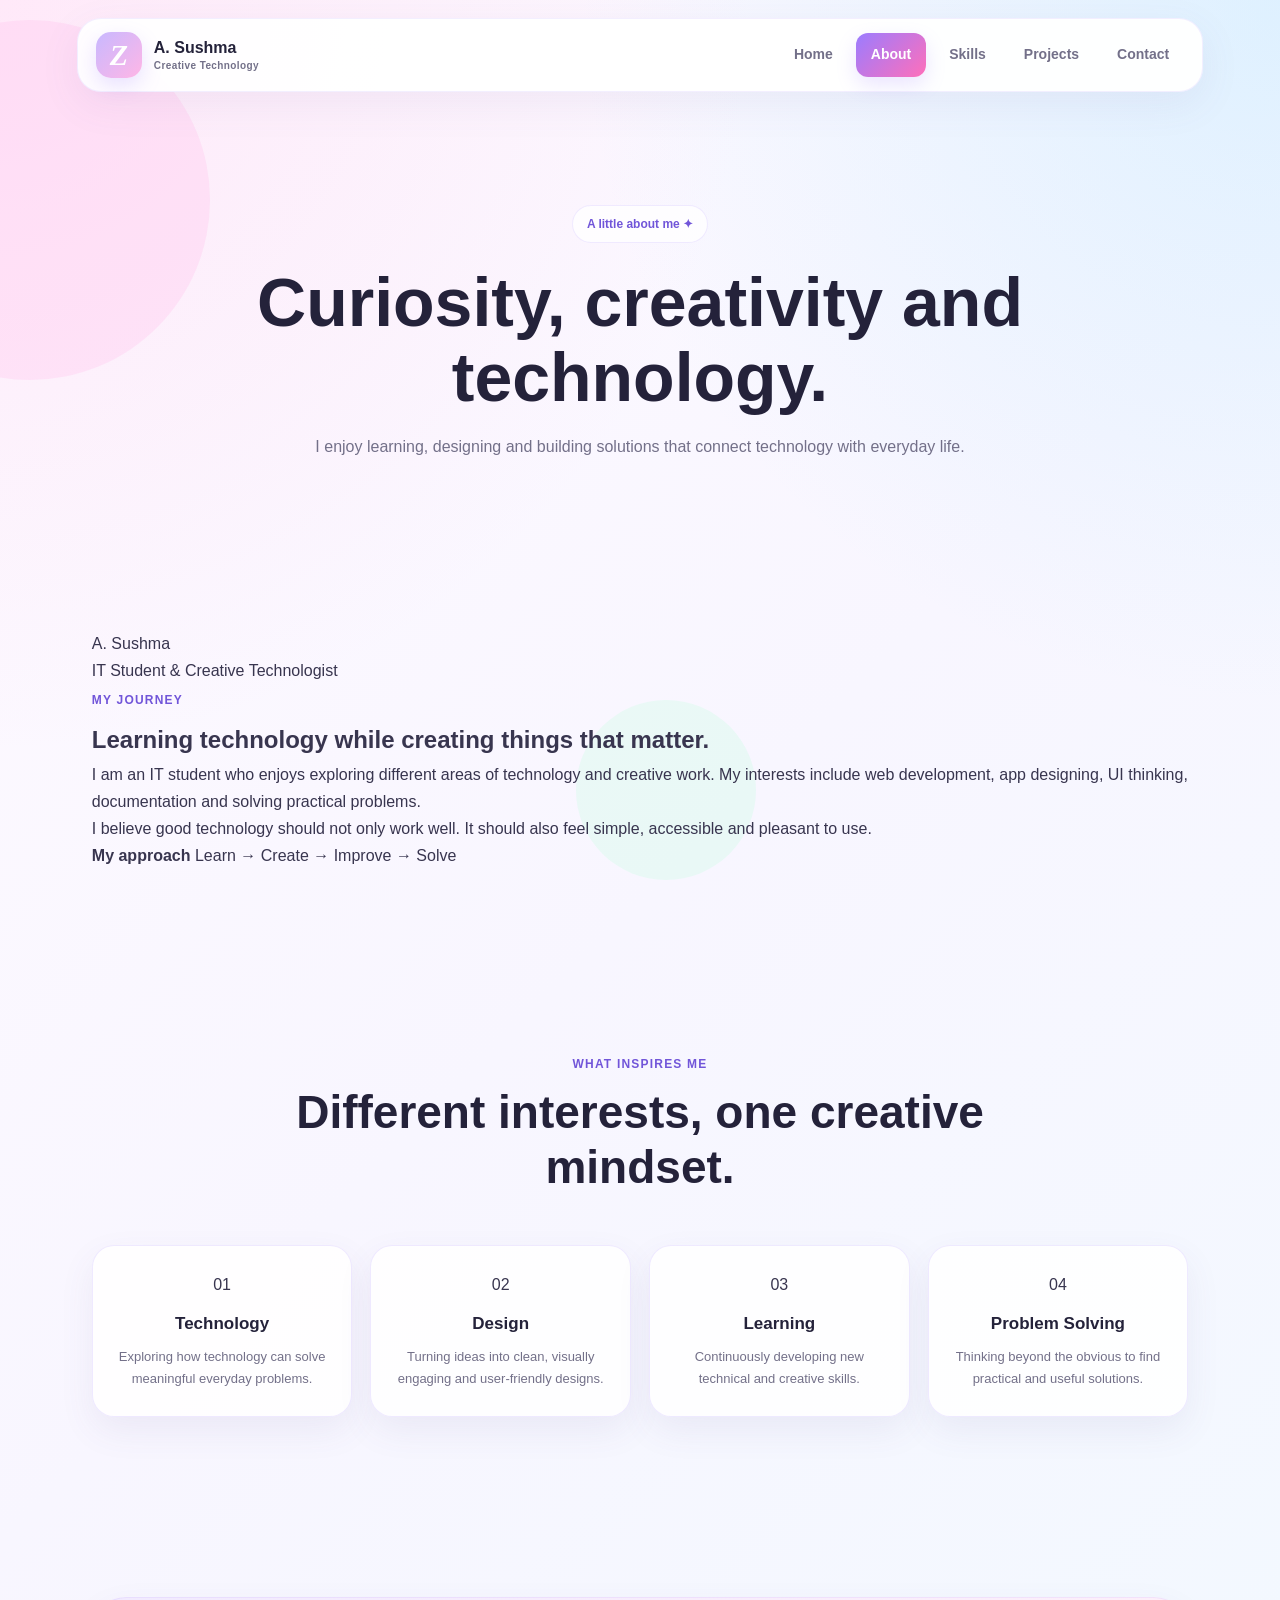
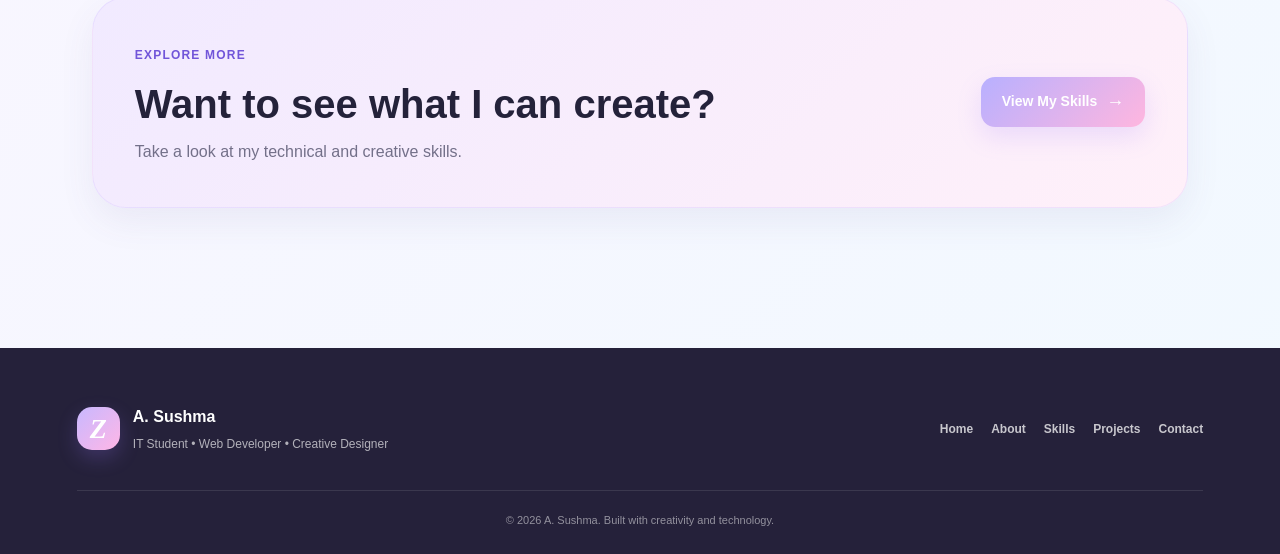
==== about.html @ d5dd9d85 "Add files via upload" ====
<!DOCTYPE html>
<html lang="en">

<head>
    <meta charset="UTF-8">
    <meta name="viewport" content="width=device-width, initial-scale=1.0">

    <meta
        name="description"
        content="About A. Sushma - IT Student, Web Developer and Creative Designer."
    >

    <title>About | A. Sushma</title>

    <link rel="stylesheet" href="css/style.css">
</head>

<body>

    <header class="site-header">

        <nav class="navbar">

            <a href="index.html" class="brand">
                <span class="brand-logo">Z</span>

                <span class="brand-text">
                    <strong>A. Sushma</strong>
                    <small>Creative Technology</small>
                </span>
            </a>

            <button
                class="menu-toggle"
                id="menuToggle"
                type="button"
                aria-label="Open navigation menu"
                aria-expanded="false"
            >
                <span></span>
                <span></span>
                <span></span>
            </button>

            <div class="nav-links" id="navLinks">
                <a href="index.html">Home</a>
                <a href="about.html" class="active">About</a>
                <a href="skills.html">Skills</a>
                <a href="projects.html">Projects</a>
                <a href="contact.html">Contact</a>
            </div>

        </nav>

    </header>


    <main>

        <section class="page-hero">

            <div class="background-shape shape-one"></div>
            <div class="background-shape shape-three"></div>

            <div class="page-hero-content reveal">

                <span class="eyebrow">
                    A little about me ✦
                </span>

                <h1>
                    Curiosity,
                    <span>creativity</span>
                    and technology.
                </h1>

                <p>
                    I enjoy learning, designing and building solutions
                    that connect technology with everyday life.
                </p>

            </div>

        </section>


        <section class="section">

            <div class="about-layout">

                <div class="about-image-card reveal-left">

                    <!-- Your actual profile image -->
                    <img
                        src="js/images/profile.jpeg"
                        alt="A. Sushma"
                        class="about-image"
                        onerror="this.style.display='none'; this.nextElementSibling.style.display='flex';"
                    >

                    <div class="about-fallback">
                        A. Sushma
                    </div>

                    <div class="about-image-label">
                        IT Student & Creative Technologist
                    </div>

                </div>


                <div class="about-content reveal-right">

                    <span class="section-tag">
                        My Journey
                    </span>

                    <h2>
                        Learning technology while creating things that matter.
                    </h2>

                    <p>
                        I am an IT student who enjoys exploring different
                        areas of technology and creative work. My interests
                        include web development, app designing, UI thinking,
                        documentation and solving practical problems.
                    </p>

                    <p>
                        I believe good technology should not only work well.
                        It should also feel simple, accessible and pleasant
                        to use.
                    </p>

                    <div class="about-highlight">

                        <strong>
                            My approach
                        </strong>

                        <span>
                            Learn → Create → Improve → Solve
                        </span>

                    </div>

                </div>

            </div>

        </section>


        <section class="section soft-section">

            <div class="section-heading reveal">

                <span class="section-tag">
                    What inspires me
                </span>

                <h2>
                    Different interests, one creative mindset.
                </h2>

            </div>


            <div class="interest-grid">

                <article class="interest-card reveal">

                    <span>01</span>

                    <h3>
                        Technology
                    </h3>

                    <p>
                        Exploring how technology can solve meaningful
                        everyday problems.
                    </p>

                </article>


                <article class="interest-card reveal">

                    <span>02</span>

                    <h3>
                        Design
                    </h3>

                    <p>
                        Turning ideas into clean, visually engaging
                        and user-friendly designs.
                    </p>

                </article>


                <article class="interest-card reveal">

                    <span>03</span>

                    <h3>
                        Learning
                    </h3>

                    <p>
                        Continuously developing new technical and
                        creative skills.
                    </p>

                </article>


                <article class="interest-card reveal">

                    <span>04</span>

                    <h3>
                        Problem Solving
                    </h3>

                    <p>
                        Thinking beyond the obvious to find practical
                        and useful solutions.
                    </p>

                </article>

            </div>

        </section>


        <section class="section">

            <div class="cta-card reveal">

                <div>

                    <span class="section-tag">
                        Explore more
                    </span>

                    <h2>
                        Want to see what I can create?
                    </h2>

                    <p>
                        Take a look at my technical and creative skills.
                    </p>

                </div>

                <a href="skills.html" class="primary-button">
                    View My Skills
                    <span>→</span>
                </a>

            </div>

        </section>

    </main>


    <footer class="site-footer">

        <div class="footer-content">

            <div class="footer-brand">

                <span class="brand-logo">
                    Z
                </span>

                <div>
                    <strong>
                        A. Sushma
                    </strong>

                    <p>
                        IT Student • Web Developer • Creative Designer
                    </p>
                </div>

            </div>

            <div class="footer-links">

                <a href="index.html">
                    Home
                </a>

                <a href="about.html">
                    About
                </a>

                <a href="skills.html">
                    Skills
                </a>

                <a href="projects.html">
                    Projects
                </a>

                <a href="contact.html">
                    Contact
                </a>

            </div>

        </div>


        <div class="footer-bottom">

            <p>
                © 2026 A. Sushma. Built with creativity and technology.
            </p>

        </div>

    </footer>


    <script src="js/script.js"></script>

</body>

</html>
---- css/style.css ----
/* =========================================================
   A. SUSHMA PORTFOLIO
   MAIN STYLESHEET
   ========================================================= */

:root {
    --bg-main: #f8f6ff;
    --bg-soft: #fff8fc;
    --bg-blue: #f2f9ff;

    --purple: #9b7cff;
    --purple-dark: #7155d9;
    --pink: #ff6fba;
    --pink-soft: #ffb6e6;
    --blue: #7fdbff;
    --mint: #b8ffd8;

    --text-dark: #24223a;
    --text-main: #38354f;
    --text-soft: #737089;
    --white: #ffffff;

    --border: rgba(155, 124, 255, 0.16);

    --shadow-soft: 0 20px 50px rgba(89, 71, 145, 0.1);
    --shadow-card: 0 14px 35px rgba(89, 71, 145, 0.08);

    --radius-small: 16px;
    --radius-medium: 24px;
    --radius-large: 34px;
}

/* =========================================================
   RESET
   ========================================================= */

* {
    margin: 0;
    padding: 0;
    box-sizing: border-box;
}

html {
    scroll-behavior: smooth;
}

body {
    min-height: 100vh;
    font-family: Arial, Helvetica, sans-serif;
    color: var(--text-main);

    background:
        radial-gradient(
            circle at top left,
            rgba(255, 182, 230, 0.25),
            transparent 30%
        ),
        radial-gradient(
            circle at top right,
            rgba(127, 219, 255, 0.22),
            transparent 28%
        ),
        linear-gradient(
            135deg,
            #fffaff,
            #f8f6ff 45%,
            #f1f9ff
        );

    line-height: 1.7;
    overflow-x: hidden;
}

a {
    color: inherit;
    text-decoration: none;
}

img {
    display: block;
    max-width: 100%;
}

button,
a {
    -webkit-tap-highlight-color: transparent;
}

/* =========================================================
   NAVBAR
   ========================================================= */

.site-header {
    position: relative;
    z-index: 1000;

    width: 100%;
    padding: 18px 6%;
}

.navbar {
    position: relative;

    width: 100%;
    max-width: 1250px;
    min-height: 74px;

    margin: 0 auto;
    padding: 12px 18px;

    display: flex;
    align-items: center;
    justify-content: space-between;

    gap: 30px;

    background: rgba(255, 255, 255, 0.94);

    border: 1px solid rgba(155, 124, 255, 0.12);
    border-radius: 24px;

    box-shadow:
        0 12px 40px rgba(101, 83, 157, 0.08);
}

/* =========================================================
   BRAND
   ========================================================= */

.brand {
    display: inline-flex;
    align-items: center;
    justify-content: flex-start;

    gap: 12px;

    flex-shrink: 0;

    color: var(--text-dark);

    cursor: pointer;
}

/* CURSIVE S LOGO */

.brand-logo {
    width: 46px;
    height: 46px;

    display: flex;
    align-items: center;
    justify-content: center;

    flex-shrink: 0;

    border-radius: 15px;

    background: linear-gradient(
        135deg,
        #c8b8ff,
        #ffb6e6
    );

    color: #ffffff;

    font-family:
        "Brush Script MT",
        "Segoe Script",
        cursive;

    font-size: 30px;
    font-weight: 700;
    font-style: italic;

    line-height: 1;

    box-shadow:
        0 8px 20px rgba(155, 124, 255, 0.22);

    transition:
        transform 0.3s ease,
        box-shadow 0.3s ease;
}

.brand:hover .brand-logo {
    transform: translateY(-2px) rotate(-4deg);

    box-shadow:
        0 12px 25px rgba(155, 124, 255, 0.28);
}

.brand-text {
    display: flex;
    flex-direction: column;
    justify-content: center;
    align-items: flex-start;

    line-height: 1.15;
}

.brand-text strong {
    font-size: 16px;
    font-weight: 800;

    color: var(--text-dark);

    white-space: nowrap;
}

.brand-text small {
    margin-top: 3px;

    font-size: 10px;
    font-weight: 600;

    letter-spacing: 0.4px;

    color: var(--text-soft);

    white-space: nowrap;
}

/* =========================================================
   NAV LINKS
   ========================================================= */

.nav-links {
    display: flex;
    align-items: center;
    justify-content: flex-end;

    gap: 8px;
}

.nav-links a {
    display: inline-flex;
    align-items: center;
    justify-content: center;

    padding: 10px 15px;

    color: var(--text-soft);

    font-size: 14px;
    font-weight: 700;

    border-radius: 12px;

    transition:
        color 0.25s ease,
        background 0.25s ease,
        transform 0.25s ease;
}

.nav-links a:hover {
    color: var(--purple-dark);

    background: #f5f0ff;

    transform: translateY(-1px);
}

.nav-links a.active {
    color: #ffffff;

    background: linear-gradient(
        135deg,
        var(--purple),
        var(--pink)
    );

    box-shadow:
        0 8px 20px rgba(155, 124, 255, 0.2);
}

/* =========================================================
   MOBILE MENU
   ========================================================= */

.menu-toggle {
    display: none;

    width: 44px;
    height: 44px;

    align-items: center;
    justify-content: center;
    flex-direction: column;

    gap: 5px;

    border: none;
    border-radius: 14px;

    background: #f4efff;

    cursor: pointer;
}

.menu-toggle span {
    width: 20px;
    height: 2px;

    border-radius: 20px;

    background: var(--purple-dark);
}

/* =========================================================
   HERO
   ========================================================= */

.hero-section {
    position: relative;

    min-height: 700px;

    padding: 70px 6% 110px;

    overflow: hidden;
}

.hero-container {
    position: relative;
    z-index: 2;

    max-width: 1250px;

    margin: 0 auto;

    display: grid;

    grid-template-columns: 1.05fr 0.95fr;

    align-items: center;

    gap: 80px;
}

/* BACKGROUND SHAPES */

.background-shape {
    position: absolute;

    border-radius: 50%;

    pointer-events: none;
}

.shape-one {
    width: 360px;
    height: 360px;

    top: 20px;
    left: -150px;

    background: rgba(255, 182, 230, 0.26);
}

.shape-two {
    width: 320px;
    height: 320px;

    right: -110px;
    top: 180px;

    background: rgba(127, 219, 255, 0.22);
}

.shape-three {
    width: 180px;
    height: 180px;

    bottom: 20px;
    left: 45%;

    background: rgba(184, 255, 216, 0.24);
}

/* =========================================================
   HERO CONTENT
   ========================================================= */

.hero-content {
    max-width: 650px;
}

.eyebrow {
    display: inline-flex;
    align-items: center;

    padding: 8px 14px;

    margin-bottom: 22px;

    border: 1px solid rgba(155, 124, 255, 0.15);

    border-radius: 999px;

    background: rgba(255, 255, 255, 0.78);

    color: var(--purple-dark);

    font-size: 12px;
    font-weight: 700;
}

.hero-small-text {
    margin-bottom: 4px;

    color: var(--text-soft);

    font-size: 17px;
}

.hero-content h1 {
    font-size: clamp(48px, 6vw, 78px);

    line-height: 1.05;

    font-weight: 900;

    background: linear-gradient(
        135deg,
        #7658dc,
        #ef72b7
    );

    -webkit-background-clip: text;
    background-clip: text;

    color: transparent;
}

.hero-content h2 {
    margin-top: 14px;

    font-size: clamp(20px, 2.2vw, 29px);

    line-height: 1.4;

    color: var(--text-dark);
}

.hero-content h2 span {
    color: var(--pink);

    padding: 0 3px;
}

.hero-description {
    max-width: 600px;

    margin-top: 22px;

    color: var(--text-soft);

    font-size: 16px;
}

/* =========================================================
   BUTTONS
   ========================================================= */

.hero-buttons {
    display: flex;
    flex-wrap: wrap;

    gap: 14px;

    margin-top: 32px;
}

.primary-button,
.secondary-button {
    display: inline-flex;

    align-items: center;
    justify-content: center;

    gap: 9px;

    min-height: 50px;

    padding: 13px 21px;

    border: none;
    border-radius: 14px;

    background: linear-gradient(
        135deg,
        #b8b0ff,
        #ffb6df
    );

    color: #ffffff;

    font-size: 14px;
    font-weight: 800;

    box-shadow:
        0 10px 24px rgba(155, 124, 255, 0.18);

    transition:
        transform 0.25s ease,
        box-shadow 0.25s ease;
}

.primary-button:hover,
.secondary-button:hover {
    transform: translateY(-3px);

    box-shadow:
        0 15px 28px rgba(155, 124, 255, 0.25);
}

.primary-button span,
.secondary-button span {
    font-size: 18px;
    line-height: 1;
}

/* =========================================================
   HERO VISUAL
   ========================================================= */

.hero-visual {
    position: relative;

    min-height: 510px;

    display: flex;

    align-items: center;
    justify-content: center;
}

.profile-card {
    position: relative;
    z-index: 3;

    width: min(100%, 390px);

    padding: 18px;

    background: rgba(255, 255, 255, 0.94);

    border-radius: 32px;

    box-shadow: var(--shadow-soft);

    transform: rotate(2deg);

    transition: transform 0.4s ease;
}

.profile-card:hover {
    transform: rotate(0deg) translateY(-5px);
}

.profile-image-wrap {
    width: 100%;
    height: 390px;

    overflow: hidden;

    border-radius: 25px;

    background: linear-gradient(
        145deg,
        #ece5ff,
        #ffe5f4
    );
}

.profile-image {
    width: 100%;
    height: 100%;

    object-fit: cover;
}

.profile-fallback {
    width: 100%;
    height: 100%;

    align-items: center;
    justify-content: center;

    font-size: 90px;
    font-weight: 900;

    color: #ffffff;

    background: linear-gradient(
        135deg,
        #9b7cff,
        #ff8ec7
    );
}

.profile-card-content {
    padding: 20px 8px 5px;
}

.profile-card-content span {
    color: var(--purple-dark);

    font-size: 12px;
    font-weight: 800;

    text-transform: uppercase;
    letter-spacing: 1px;
}

.profile-card-content h3 {
    margin-top: 7px;

    font-size: 23px;

    color: var(--text-dark);
}

.profile-card-content p {
    margin-top: 6px;

    color: var(--text-soft);

    font-size: 14px;
}

/* =========================================================
   FLOATING CARDS
   ========================================================= */

.floating-card {
    position: absolute;

    z-index: 5;

    min-width: 110px;

    display: flex;

    flex-direction: column;

    align-items: center;
    justify-content: center;

    padding: 13px 16px;

    border-radius: 18px;

    background: rgba(255, 255, 255, 0.96);

    box-shadow: var(--shadow-card);

    animation: floating 4s ease-in-out infinite;
}

.floating-card strong {
    font-size: 16px;

    color: var(--purple-dark);
}

.floating-card span {
    font-size: 11px;

    color: var(--text-soft);
}

.floating-card-one {
    top: 60px;
    right: 5px;
}

.floating-card-two {
    bottom: 80px;
    left: 2px;

    animation-delay: 1s;
}

.floating-card-three {
    bottom: 15px;
    right: 20px;

    animation-delay: 2s;
}

@keyframes floating {
    0%,
    100% {
        transform: translateY(0);
    }

    50% {
        transform: translateY(-9px);
    }
}

/* =========================================================
   SECTIONS
   ========================================================= */

.section {
    position: relative;

    max-width: 1250px;

    margin: 0 auto;

    padding: 90px 6%;
}

.section-heading {
    max-width: 730px;

    margin: 0 auto 50px;

    text-align: center;
}

.section-tag {
    display: inline-block;

    margin-bottom: 10px;

    color: var(--purple-dark);

    font-size: 12px;
    font-weight: 800;

    letter-spacing: 1.2px;

    text-transform: uppercase;
}

.section-heading h2,
.featured-project-content h2,
.cta-card h2 {
    color: var(--text-dark);

    font-size: clamp(30px, 4vw, 46px);

    line-height: 1.2;
}

.section-heading p {
    margin-top: 14px;

    color: var(--text-soft);

    font-size: 15px;
}

/* =========================================================
   FEATURE GRID
   ========================================================= */

.feature-grid {
    display: grid;

    grid-template-columns: repeat(3, 1fr);

    gap: 22px;
}

.feature-card {
    position: relative;

    padding: 30px;

    background: rgba(255, 255, 255, 0.88);

    border: 1px solid var(--border);

    border-radius: var(--radius-medium);

    box-shadow: var(--shadow-card);

    transition:
        transform 0.3s ease,
        box-shadow 0.3s ease;
}

.feature-card:hover {
    transform: translateY(-8px);

    box-shadow:
        0 20px 40px rgba(89, 71, 145, 0.13);
}

.feature-number {
    position: absolute;

    top: 22px;
    right: 24px;

    color: #c8c2e0;

    font-size: 14px;
    font-weight: 800;
}

.feature-icon {
    width: 58px;
    height: 58px;

    display: flex;

    align-items: center;
    justify-content: center;

    margin-bottom: 24px;

    border-radius: 17px;

    background: linear-gradient(
        135deg,
        #e6deff,
        #ffe2f4
    );

    color: var(--purple-dark);

    font-size: 21px;
    font-weight: 800;
}

.feature-card h3 {
    color: var(--text-dark);

    font-size: 21px;
}

.feature-card p {
    margin-top: 10px;

    color: var(--text-soft);

    font-size: 14px;
}

.feature-card a {
    display: inline-block;

    margin-top: 22px;

    color: var(--purple-dark);

    font-size: 13px;
    font-weight: 800;
}

.feature-card a:hover {
    color: var(--pink);
}

/* =========================================================
   FEATURED PROJECT
   ========================================================= */

.featured-project-section {
    max-width: 100%;
}

.featured-project {
    max-width: 1130px;

    margin: 0 auto;

    display: grid;

    grid-template-columns: 1fr 1fr;

    gap: 50px;

    align-items: center;

    padding: 50px;

    border-radius: var(--radius-large);

    background: linear-gradient(
        135deg,
        rgba(255, 234, 248, 0.95),
        rgba(237, 246, 255, 0.95)
    );

    border: 1px solid rgba(155, 124, 255, 0.11);

    box-shadow: var(--shadow-soft);
}

.featured-project-content {
    max-width: 550px;
}

.project-lead {
    margin-top: 16px;

    color: var(--text-soft);

    font-size: 15px;
}

.project-tags {
    display: flex;

    flex-wrap: wrap;

    gap: 9px;

    margin: 24px 0;
}

.project-tags span {
    padding: 7px 12px;

    border-radius: 999px;

    background: rgba(255, 255, 255, 0.82);

    color: var(--purple-dark);

    font-size: 11px;

    font-weight: 800;
}

/* =========================================================
   ZENORA VISUAL
   ========================================================= */

.zenora-visual {
    display: flex;

    align-items: center;
    justify-content: center;
}

.zenora-window {
    width: min(100%, 450px);

    overflow: hidden;

    border-radius: 24px;

    background: #ffffff;

    box-shadow:
        0 25px 55px rgba(89, 71, 145, 0.14);

    transform: rotate(-2deg);

    transition: transform 0.3s ease;
}

.zenora-window:hover {
    transform: rotate(0deg) translateY(-4px);
}

.zenora-topbar {
    height: 45px;

    display: flex;

    align-items: center;

    gap: 7px;

    padding: 0 17px;

    background: #f3efff;
}

.zenora-topbar span {
    width: 9px;
    height: 9px;

    border-radius: 50%;

    background: #c6baff;
}

.zenora-body {
    padding: 30px;
}

.zenora-title-line {
    width: 70%;
    height: 17px;

    border-radius: 8px;

    background: #ddd6ff;
}

.zenora-title-line.short {
    width: 45%;

    margin-top: 10px;
}

.zenora-box-grid {
    margin-top: 28px;

    display: grid;

    grid-template-columns: repeat(2, 1fr);

    gap: 13px;
}

.zenora-box-grid div {
    height: 105px;

    border-radius: 17px;

    background: linear-gradient(
        135deg,
        #eee9ff,
        #ffe7f5
    );
}

/* =========================================================
   CTA
   ========================================================= */

.cta-card {
    display: flex;

    align-items: center;
    justify-content: space-between;

    gap: 30px;

    padding: 42px;

    border-radius: var(--radius-large);

    background: linear-gradient(
        135deg,
        #f1eaff,
        #fff0f9
    );

    border: 1px solid rgba(155, 124, 255, 0.12);

    box-shadow: var(--shadow-card);
}

.cta-card h2 {
    max-width: 720px;

    margin-top: 5px;

    font-size: clamp(27px, 3.5vw, 40px);
}

.cta-card p {
    margin-top: 10px;

    color: var(--text-soft);
}

/* =========================================================
   PAGE HERO
   ========================================================= */

.page-hero {
    padding: 95px 6% 80px;

    text-align: center;
}

.page-hero-inner {
    max-width: 800px;

    margin: 0 auto;
}

.page-hero h1 {
    color: var(--text-dark);

    font-size: clamp(42px, 6vw, 68px);

    line-height: 1.1;
}

.page-hero p {
    max-width: 700px;

    margin: 18px auto 0;

    color: var(--text-soft);

    font-size: 16px;
}

/* =========================================================
   ABOUT
   ========================================================= */

.about-grid {
    display: grid;

    grid-template-columns: 1fr 1fr;

    gap: 30px;
}

.about-card {
    padding: 32px;

    background: rgba(255, 255, 255, 0.88);

    border: 1px solid var(--border);

    border-radius: var(--radius-medium);

    box-shadow: var(--shadow-card);
}

.about-card h3 {
    margin-bottom: 12px;

    color: var(--text-dark);

    font-size: 22px;
}

.about-card p {
    color: var(--text-soft);

    font-size: 15px;
}

/* =========================================================
   INTERESTS
   ========================================================= */

.interest-grid {
    display: grid;

    grid-template-columns: repeat(4, 1fr);

    gap: 18px;
}

.interest-card {
    padding: 25px;

    text-align: center;

    background: rgba(255, 255, 255, 0.88);

    border: 1px solid var(--border);

    border-radius: 22px;

    box-shadow: var(--shadow-card);

    transition: transform 0.3s ease;
}

.interest-card:hover {
    transform: translateY(-7px);
}

.interest-card h3 {
    margin-top: 12px;

    font-size: 17px;

    color: var(--text-dark);
}

.interest-card p {
    margin-top: 7px;

    color: var(--text-soft);

    font-size: 13px;
}

/* =========================================================
   SKILLS
   ========================================================= */

.skills-grid {
    display: grid;

    grid-template-columns: repeat(2, 1fr);

    gap: 22px;
}

.skill-card {
    padding: 28px;

    background: rgba(255, 255, 255, 0.88);

    border: 1px solid var(--border);

    border-radius: var(--radius-medium);

    box-shadow: var(--shadow-card);
}

.skill-card h3 {
    margin-bottom: 15px;

    color: var(--text-dark);

    font-size: 20px;
}

.skill-list {
    display: flex;

    flex-wrap: wrap;

    gap: 9px;
}

.skill-list span {
    padding: 8px 12px;

    border-radius: 999px;

    background: #f3efff;

    color: var(--purple-dark);

    font-size: 12px;

    font-weight: 700;
}

/* =========================================================
   PROJECTS
   ========================================================= */

.projects-grid {
    display: grid;

    grid-template-columns: repeat(2, 1fr);

    gap: 25px;
}

.project-card {
    overflow: hidden;

    background: rgba(255, 255, 255, 0.9);

    border: 1px solid var(--border);

    border-radius: var(--radius-medium);

    box-shadow: var(--shadow-card);

    transition:
        transform 0.3s ease,
        box-shadow 0.3s ease;
}

.project-card:hover {
    transform: translateY(-8px);

    box-shadow:
        0 22px 45px rgba(89, 71, 145, 0.13);
}

.project-image {
    width: 100%;
    height: 260px;

    object-fit: cover;

    background: #f2edff;
}

.project-card-content {
    padding: 25px;
}

.project-card-content h3 {
    color: var(--text-dark);

    font-size: 22px;
}

.project-card-content p {
    margin-top: 9px;

    color: var(--text-soft);

    font-size: 14px;
}

.project-card-content a {
    display: inline-block;

    margin-top: 17px;

    color: var(--purple-dark);

    font-size: 13px;

    font-weight: 800;
}

/* =========================================================
   CONTACT
   ========================================================= */

.contact-grid {
    display: grid;

    grid-template-columns: 0.85fr 1.15fr;

    gap: 28px;
}

.contact-info,
.contact-form {
    padding: 32px;

    background: rgba(255, 255, 255, 0.9);

    border: 1px solid var(--border);

    border-radius: var(--radius-medium);

    box-shadow: var(--shadow-card);
}

.contact-info h3,
.contact-form h3 {
    margin-bottom: 10px;

    color: var(--text-dark);

    font-size: 23px;
}

.contact-info p {
    color: var(--text-soft);
}

.contact-item {
    margin-top: 22px;
}

.contact-item strong {
    display: block;

    color: var(--text-dark);

    font-size: 14px;
}

.contact-item span {
    color: var(--text-soft);

    font-size: 14px;
}

/* =========================================================
   FORM
   ========================================================= */

.form-group {
    margin-bottom: 18px;
}

.form-group label {
    display: block;

    margin-bottom: 7px;

    color: var(--text-dark);

    font-size: 13px;

    font-weight: 700;
}

.form-group input,
.form-group textarea {
    width: 100%;

    padding: 13px 15px;

    border: 1px solid #e6e0f4;

    border-radius: 13px;

    outline: none;

    background: #fcfbff;

    color: var(--text-dark);

    font-family: inherit;

    font-size: 14px;

    transition:
        border 0.25s ease,
        box-shadow 0.25s ease;
}

.form-group textarea {
    min-height: 145px;

    resize: vertical;
}

.form-group input:focus,
.form-group textarea:focus {
    border-color: var(--purple);

    box-shadow:
        0 0 0 4px rgba(155, 124, 255, 0.1);
}

.error-message {
    display: block;

    min-height: 18px;

    margin-top: 4px;

    color: #e47cae;

    font-size: 11px;
}

.input-error input,
.input-error textarea {
    border-color: #ef94bc;
}

.form-success {
    display: none;

    margin-top: 18px;

    padding: 13px 16px;

    border-radius: 13px;

    background: #ecfff5;

    color: #3a9c6d;

    font-size: 13px;

    font-weight: 700;
}

.form-success.show {
    display: block;
}

/* =========================================================
   FOOTER
   ========================================================= */

.site-footer {
    margin-top: 50px;

    padding: 55px 6% 25px;

    background: #25213a;

    color: #ffffff;
}

.footer-content {
    max-width: 1250px;

    margin: 0 auto;

    display: flex;

    justify-content: space-between;

    align-items: center;

    gap: 35px;
}

.footer-brand {
    display: flex;

    align-items: center;

    gap: 13px;
}

.footer-brand .brand-logo {
    width: 43px;
    height: 43px;

    font-size: 28px;
}

.footer-brand strong {
    font-size: 16px;
}

.footer-brand p {
    margin-top: 4px;

    color: rgba(255, 255, 255, 0.65);

    font-size: 12px;
}

.footer-links {
    display: flex;

    flex-wrap: wrap;

    gap: 18px;
}

.footer-links a {
    color: rgba(255, 255, 255, 0.75);

    font-size: 12px;

    font-weight: 700;

    transition: color 0.25s ease;
}

.footer-links a:hover {
    color: #ffb6e6;
}

.footer-bottom {
    max-width: 1250px;

    margin: 35px auto 0;

    padding-top: 20px;

    border-top: 1px solid rgba(255, 255, 255, 0.1);
}

.footer-bottom p {
    color: rgba(255, 255, 255, 0.5);

    font-size: 11px;

    text-align: center;
}

/* =========================================================
   ANIMATION
   ========================================================= */

.reveal {
    animation: revealUp 0.8s ease both;
}

@keyframes revealUp {
    from {
        opacity: 0;
        transform: translateY(25px);
    }

    to {
        opacity: 1;
        transform: translateY(0);
    }
}

/* =========================================================
   RESPONSIVE
   ========================================================= */

@media (max-width: 1000px) {

    .hero-container {
        grid-template-columns: 1fr;

        gap: 50px;
    }

    .hero-content {
        max-width: 800px;

        margin: 0 auto;

        text-align: center;
    }

    .hero-description {
        margin-left: auto;
        margin-right: auto;
    }

    .hero-buttons {
        justify-content: center;
    }

    .hero-visual {
        min-height: 470px;
    }

    .feature-grid {
        grid-template-columns: 1fr 1fr;
    }

    .featured-project {
        grid-template-columns: 1fr;

        text-align: center;
    }

    .featured-project-content {
        max-width: 700px;

        margin: 0 auto;
    }

    .project-tags {
        justify-content: center;
    }

    .interest-grid {
        grid-template-columns: 1fr 1fr;
    }
}

@media (max-width: 800px) {

    .site-header {
        padding: 12px 4%;
    }

    .navbar {
        padding: 10px 14px;
    }

    .menu-toggle {
        display: flex;
    }

    .nav-links {
        position: absolute;

        top: calc(100% + 8px);

        left: 0;
        right: 0;

        display: none;

        flex-direction: column;

        align-items: stretch;

        padding: 12px;

        background: #ffffff;

        border-radius: 20px;

        box-shadow:
            0 18px 40px rgba(89, 71, 145, 0.14);
    }

    .nav-links.open {
        display: flex;
    }

    .nav-links a {
        text-align: center;
    }

    .about-grid,
    .skills-grid,
    .projects-grid,
    .contact-grid {
        grid-template-columns: 1fr;
    }

    .feature-grid {
        grid-template-columns: 1fr;
    }

    .cta-card {
        flex-direction: column;

        align-items: flex-start;
    }

    .footer-content {
        flex-direction: column;

        align-items: flex-start;
    }
}

@media (max-width: 560px) {

    .navbar {
        min-height: 66px;
    }

    .brand-logo {
        width: 42px;
        height: 42px;

        border-radius: 13px;

        font-size: 27px;
    }

    .brand-text strong {
        font-size: 15px;
    }

    .brand-text small {
        font-size: 9px;
    }

    .hero-section {
        padding-top: 45px;
    }

    .hero-content h1 {
        font-size: 48px;
    }

    .hero-content h2 {
        font-size: 18px;
    }

    .hero-description {
        font-size: 14px;
    }

    .hero-buttons {
        flex-direction: column;

        align-items: stretch;
    }

    .primary-button,
    .secondary-button {
        width: 100%;
    }

    .hero-visual {
        min-height: 430px;
    }

    .profile-image-wrap {
        height: 340px;
    }

    .floating-card-one {
        right: -3px;
        top: 35px;
    }

    .floating-card-two {
        left: -3px;
        bottom: 90px;
    }

    .floating-card-three {
        right: 5px;
        bottom: 20px;
    }

    .section {
        padding: 70px 5%;
    }

    .featured-project {
        padding: 30px 20px;
    }

    .cta-card {
        padding: 30px 22px;
    }

    .footer-links {
        gap: 12px;
    }
}
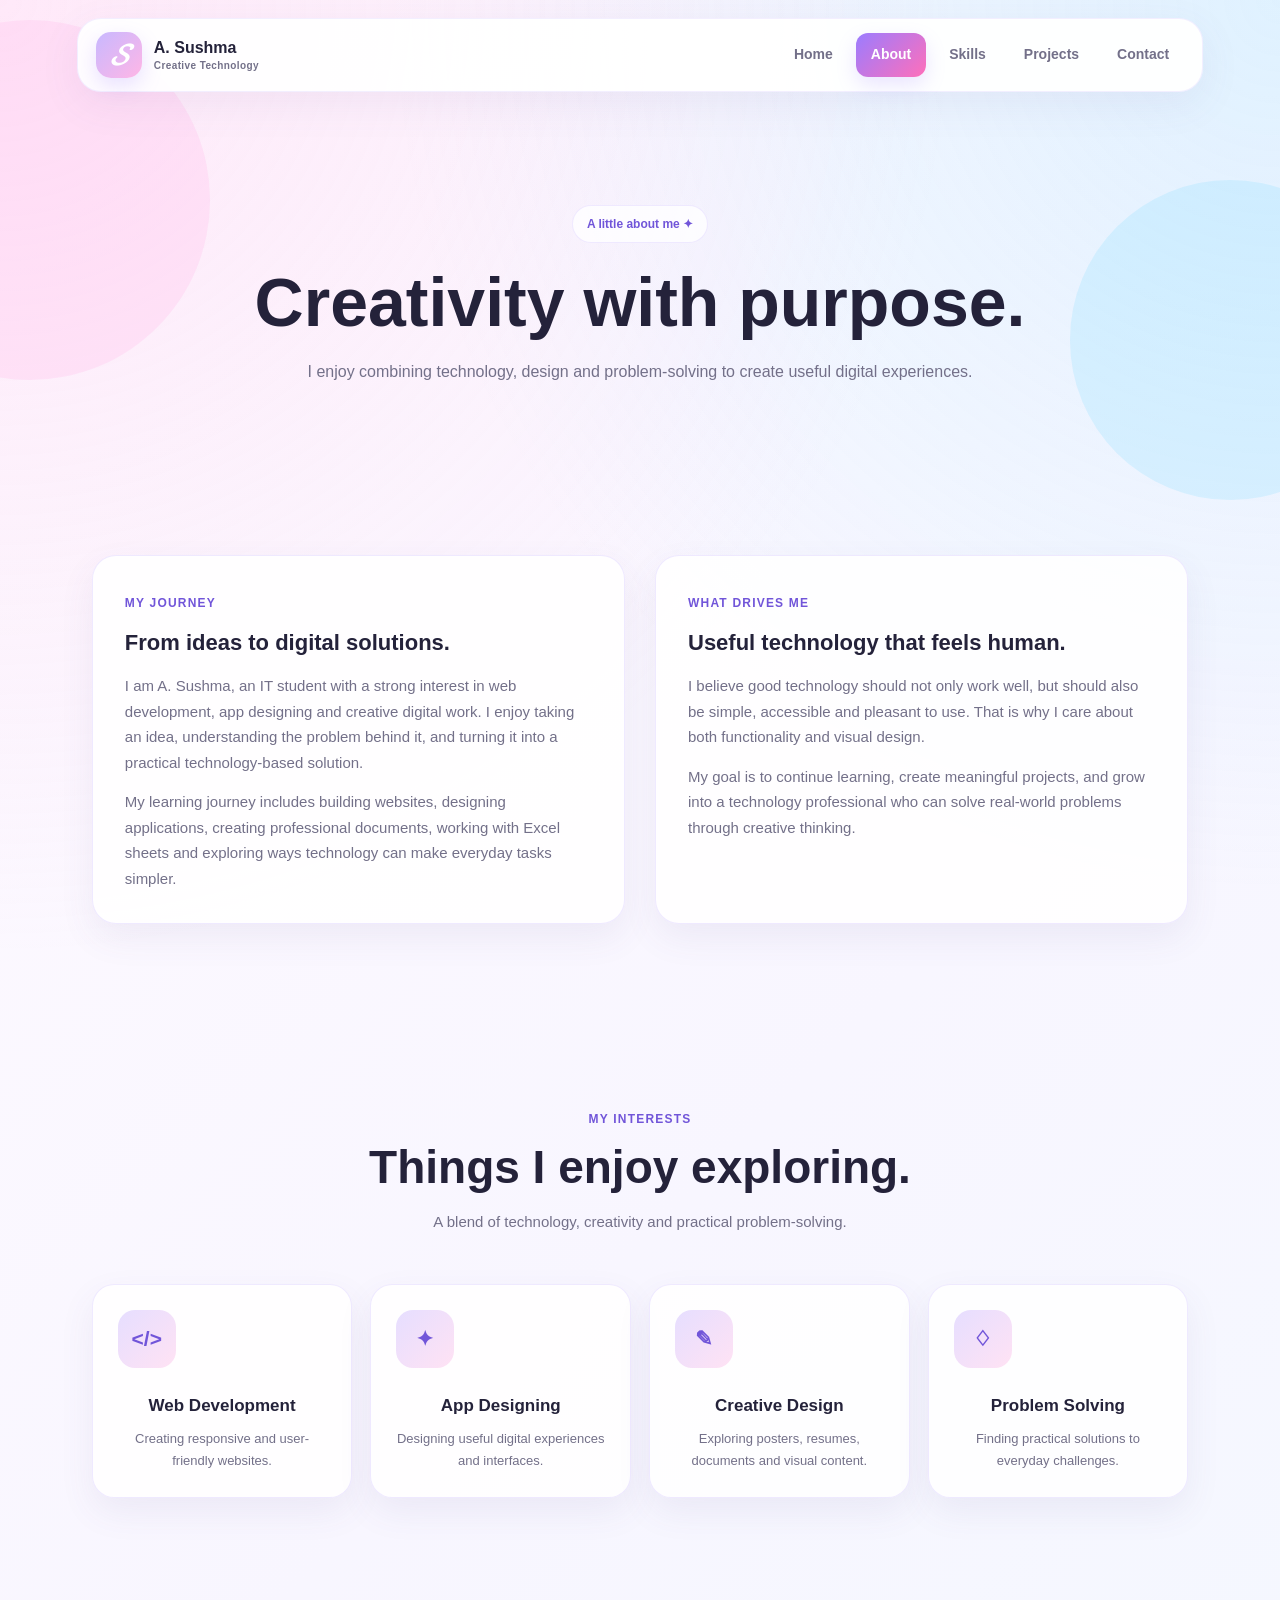
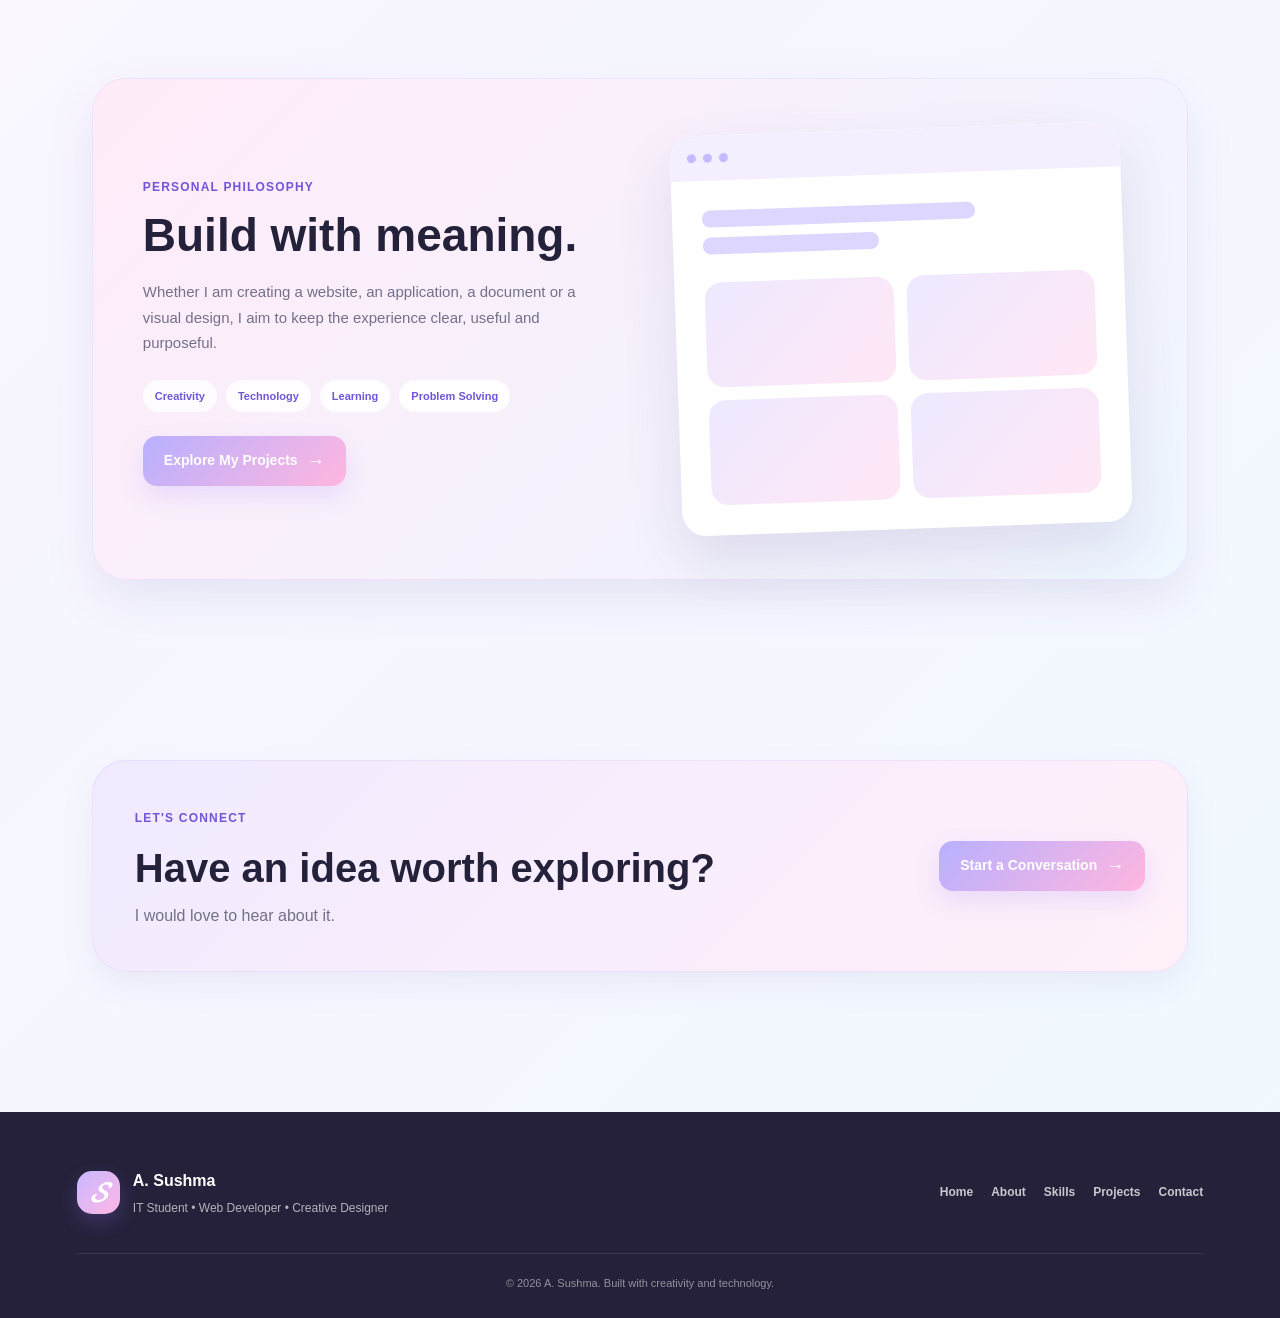
==== commit 227647ab: "about.html" ====
--- a/about.html
+++ b/about.html
@@ -17,18 +17,25 @@
 
 <body>
 
+    <!-- =====================================================
+         HEADER
+    ====================================================== -->
+
     <header class="site-header">
 
         <nav class="navbar">
 
             <a href="index.html" class="brand">
-                <span class="brand-logo">Z</span>
+
+                <span class="brand-logo">𝓢</span>
 
                 <span class="brand-text">
                     <strong>A. Sushma</strong>
                     <small>Creative Technology</small>
                 </span>
+
             </a>
+
 
             <button
                 class="menu-toggle"
@@ -42,12 +49,29 @@
                 <span></span>
             </button>
 
+
             <div class="nav-links" id="navLinks">
-                <a href="index.html">Home</a>
-                <a href="about.html" class="active">About</a>
-                <a href="skills.html">Skills</a>
-                <a href="projects.html">Projects</a>
-                <a href="contact.html">Contact</a>
+
+                <a href="index.html">
+                    Home
+                </a>
+
+                <a href="about.html" class="active">
+                    About
+                </a>
+
+                <a href="skills.html">
+                    Skills
+                </a>
+
+                <a href="projects.html">
+                    Projects
+                </a>
+
+                <a href="contact.html">
+                    Contact
+                </a>
+
             </div>
 
         </nav>
@@ -57,26 +81,32 @@
 
     <main>
 
+        <!-- =====================================================
+             PAGE HERO
+        ====================================================== -->
+
         <section class="page-hero">
 
             <div class="background-shape shape-one"></div>
-            <div class="background-shape shape-three"></div>
-
-            <div class="page-hero-content reveal">
+            <div class="background-shape shape-two"></div>
+
+
+            <div class="page-hero-inner reveal">
 
                 <span class="eyebrow">
                     A little about me ✦
                 </span>
 
+
                 <h1>
-                    Curiosity,
-                    <span>creativity</span>
-                    and technology.
+                    Creativity with
+                    <span>purpose.</span>
                 </h1>
 
+
                 <p>
-                    I enjoy learning, designing and building solutions
-                    that connect technology with everyday life.
+                    I enjoy combining technology, design and problem-solving
+                    to create useful digital experiences.
                 </p>
 
             </div>
@@ -84,101 +114,134 @@
         </section>
 
 
+        <!-- =====================================================
+             ABOUT
+        ====================================================== -->
+
         <section class="section">
 
-            <div class="about-layout">
-
-                <div class="about-image-card reveal-left">
-
-                    <!-- Your actual profile image -->
-                    <img
-                        src="js/images/profile.jpeg"
-                        alt="A. Sushma"
-                        class="about-image"
-                        onerror="this.style.display='none'; this.nextElementSibling.style.display='flex';"
-                    >
-
-                    <div class="about-fallback">
-                        A. Sushma
-                    </div>
-
-                    <div class="about-image-label">
-                        IT Student & Creative Technologist
-                    </div>
-
-                </div>
-
-
-                <div class="about-content reveal-right">
+            <div class="about-grid">
+
+
+                <article class="about-card reveal">
 
                     <span class="section-tag">
                         My Journey
                     </span>
 
-                    <h2>
-                        Learning technology while creating things that matter.
-                    </h2>
-
-                    <p>
-                        I am an IT student who enjoys exploring different
-                        areas of technology and creative work. My interests
-                        include web development, app designing, UI thinking,
-                        documentation and solving practical problems.
-                    </p>
-
-                    <p>
-                        I believe good technology should not only work well.
-                        It should also feel simple, accessible and pleasant
-                        to use.
-                    </p>
-
-                    <div class="about-highlight">
-
-                        <strong>
-                            My approach
-                        </strong>
-
-                        <span>
-                            Learn → Create → Improve → Solve
-                        </span>
-
+
+                    <h3>
+                        From ideas to digital solutions.
+                    </h3>
+
+
+                    <p>
+                        I am A. Sushma, an IT student with a strong interest
+                        in web development, app designing and creative digital work.
+                        I enjoy taking an idea, understanding the problem behind it,
+                        and turning it into a practical technology-based solution.
+                    </p>
+
+
+                    <p style="margin-top: 14px;">
+                        My learning journey includes building websites,
+                        designing applications, creating professional documents,
+                        working with Excel sheets and exploring ways technology
+                        can make everyday tasks simpler.
+                    </p>
+
+                </article>
+
+
+                <article class="about-card reveal">
+
+                    <span class="section-tag">
+                        What Drives Me
+                    </span>
+
+
+                    <h3>
+                        Useful technology that feels human.
+                    </h3>
+
+
+                    <p>
+                        I believe good technology should not only work well,
+                        but should also be simple, accessible and pleasant to use.
+                        That is why I care about both functionality and visual design.
+                    </p>
+
+
+                    <p style="margin-top: 14px;">
+                        My goal is to continue learning, create meaningful projects,
+                        and grow into a technology professional who can solve
+                        real-world problems through creative thinking.
+                    </p>
+
+                </article>
+
+            </div>
+
+        </section>
+
+
+        <!-- =====================================================
+             INTERESTS
+        ====================================================== -->
+
+        <section class="section">
+
+            <div class="section-heading reveal">
+
+                <span class="section-tag">
+                    My Interests
+                </span>
+
+
+                <h2>
+                    Things I enjoy exploring.
+                </h2>
+
+
+                <p>
+                    A blend of technology, creativity and practical problem-solving.
+                </p>
+
+            </div>
+
+
+            <div class="interest-grid">
+
+
+                <article class="interest-card reveal">
+
+                    <div class="feature-icon">
+                        &lt;/&gt;
                     </div>
 
-                </div>
-
-            </div>
-
-        </section>
-
-
-        <section class="section soft-section">
-
-            <div class="section-heading reveal">
-
-                <span class="section-tag">
-                    What inspires me
-                </span>
-
-                <h2>
-                    Different interests, one creative mindset.
-                </h2>
-
-            </div>
-
-
-            <div class="interest-grid">
+                    <h3>
+                        Web Development
+                    </h3>
+
+                    <p>
+                        Creating responsive and user-friendly websites.
+                    </p>
+
+                </article>
+
 
                 <article class="interest-card reveal">
 
-                    <span>01</span>
+                    <div class="feature-icon">
+                        ✦
+                    </div>
 
                     <h3>
-                        Technology
+                        App Designing
                     </h3>
 
                     <p>
-                        Exploring how technology can solve meaningful
-                        everyday problems.
+                        Designing useful digital experiences and interfaces.
                     </p>
 
                 </article>
@@ -186,15 +249,16 @@
 
                 <article class="interest-card reveal">
 
-                    <span>02</span>
+                    <div class="feature-icon">
+                        ✎
+                    </div>
 
                     <h3>
-                        Design
+                        Creative Design
                     </h3>
 
                     <p>
-                        Turning ideas into clean, visually engaging
-                        and user-friendly designs.
+                        Exploring posters, resumes, documents and visual content.
                     </p>
 
                 </article>
@@ -202,31 +266,16 @@
 
                 <article class="interest-card reveal">
 
-                    <span>03</span>
-
-                    <h3>
-                        Learning
-                    </h3>
-
-                    <p>
-                        Continuously developing new technical and
-                        creative skills.
-                    </p>
-
-                </article>
-
-
-                <article class="interest-card reveal">
-
-                    <span>04</span>
+                    <div class="feature-icon">
+                        ♢
+                    </div>
 
                     <h3>
                         Problem Solving
                     </h3>
 
                     <p>
-                        Thinking beyond the obvious to find practical
-                        and useful solutions.
+                        Finding practical solutions to everyday challenges.
                     </p>
 
                 </article>
@@ -236,28 +285,137 @@
         </section>
 
 
+        <!-- =====================================================
+             FEATURED IDEA
+        ====================================================== -->
+
         <section class="section">
 
+            <div class="featured-project reveal">
+
+                <div class="featured-project-content">
+
+                    <span class="section-tag">
+                        Personal Philosophy
+                    </span>
+
+
+                    <h2>
+                        Build with meaning.
+                    </h2>
+
+
+                    <p class="project-lead">
+                        Whether I am creating a website, an application,
+                        a document or a visual design, I aim to keep the
+                        experience clear, useful and purposeful.
+                    </p>
+
+
+                    <div class="project-tags">
+
+                        <span>
+                            Creativity
+                        </span>
+
+                        <span>
+                            Technology
+                        </span>
+
+                        <span>
+                            Learning
+                        </span>
+
+                        <span>
+                            Problem Solving
+                        </span>
+
+                    </div>
+
+
+                    <a
+                        href="projects.html"
+                        class="primary-button"
+                    >
+                        Explore My Projects
+                        <span>→</span>
+                    </a>
+
+                </div>
+
+
+                <div class="zenora-visual">
+
+                    <div class="zenora-window">
+
+                        <div class="zenora-topbar">
+
+                            <span></span>
+                            <span></span>
+                            <span></span>
+
+                        </div>
+
+
+                        <div class="zenora-body">
+
+                            <div class="zenora-title-line"></div>
+
+                            <div class="zenora-title-line short"></div>
+
+
+                            <div class="zenora-box-grid">
+
+                                <div></div>
+                                <div></div>
+                                <div></div>
+                                <div></div>
+
+                            </div>
+
+                        </div>
+
+                    </div>
+
+                </div>
+
+            </div>
+
+        </section>
+
+
+        <!-- =====================================================
+             CTA
+        ====================================================== -->
+
+        <section class="section">
+
             <div class="cta-card reveal">
 
                 <div>
 
                     <span class="section-tag">
-                        Explore more
+                        Let's connect
                     </span>
 
+
                     <h2>
-                        Want to see what I can create?
+                        Have an idea worth exploring?
                     </h2>
 
-                    <p>
-                        Take a look at my technical and creative skills.
+
+                    <p>
+                        I would love to hear about it.
                     </p>
 
                 </div>
 
-                <a href="skills.html" class="primary-button">
-                    View My Skills
+
+                <a
+                    href="contact.html"
+                    class="secondary-button"
+                >
+                    Start a Conversation
                     <span>→</span>
                 </a>
 
@@ -268,6 +426,10 @@
     </main>
 
 
+    <!-- =====================================================
+         FOOTER
+    ====================================================== -->
+
     <footer class="site-footer">
 
         <div class="footer-content">
@@ -275,20 +437,25 @@
             <div class="footer-brand">
 
                 <span class="brand-logo">
-                    Z
+                    𝓢
                 </span>
 
+
                 <div>
+
                     <strong>
                         A. Sushma
                     </strong>
 
+
                     <p>
                         IT Student • Web Developer • Creative Designer
                     </p>
+
                 </div>
 
             </div>
+
 
             <div class="footer-links">
 
@@ -328,8 +495,12 @@
     </footer>
 
 
-    <script src="js/script.js"></script>
+    <!-- =====================================================
+         JAVASCRIPT
+    ====================================================== -->
+
+    <script src="css/js/script.js"></script>
 
 </body>
 
-</html>+</html>
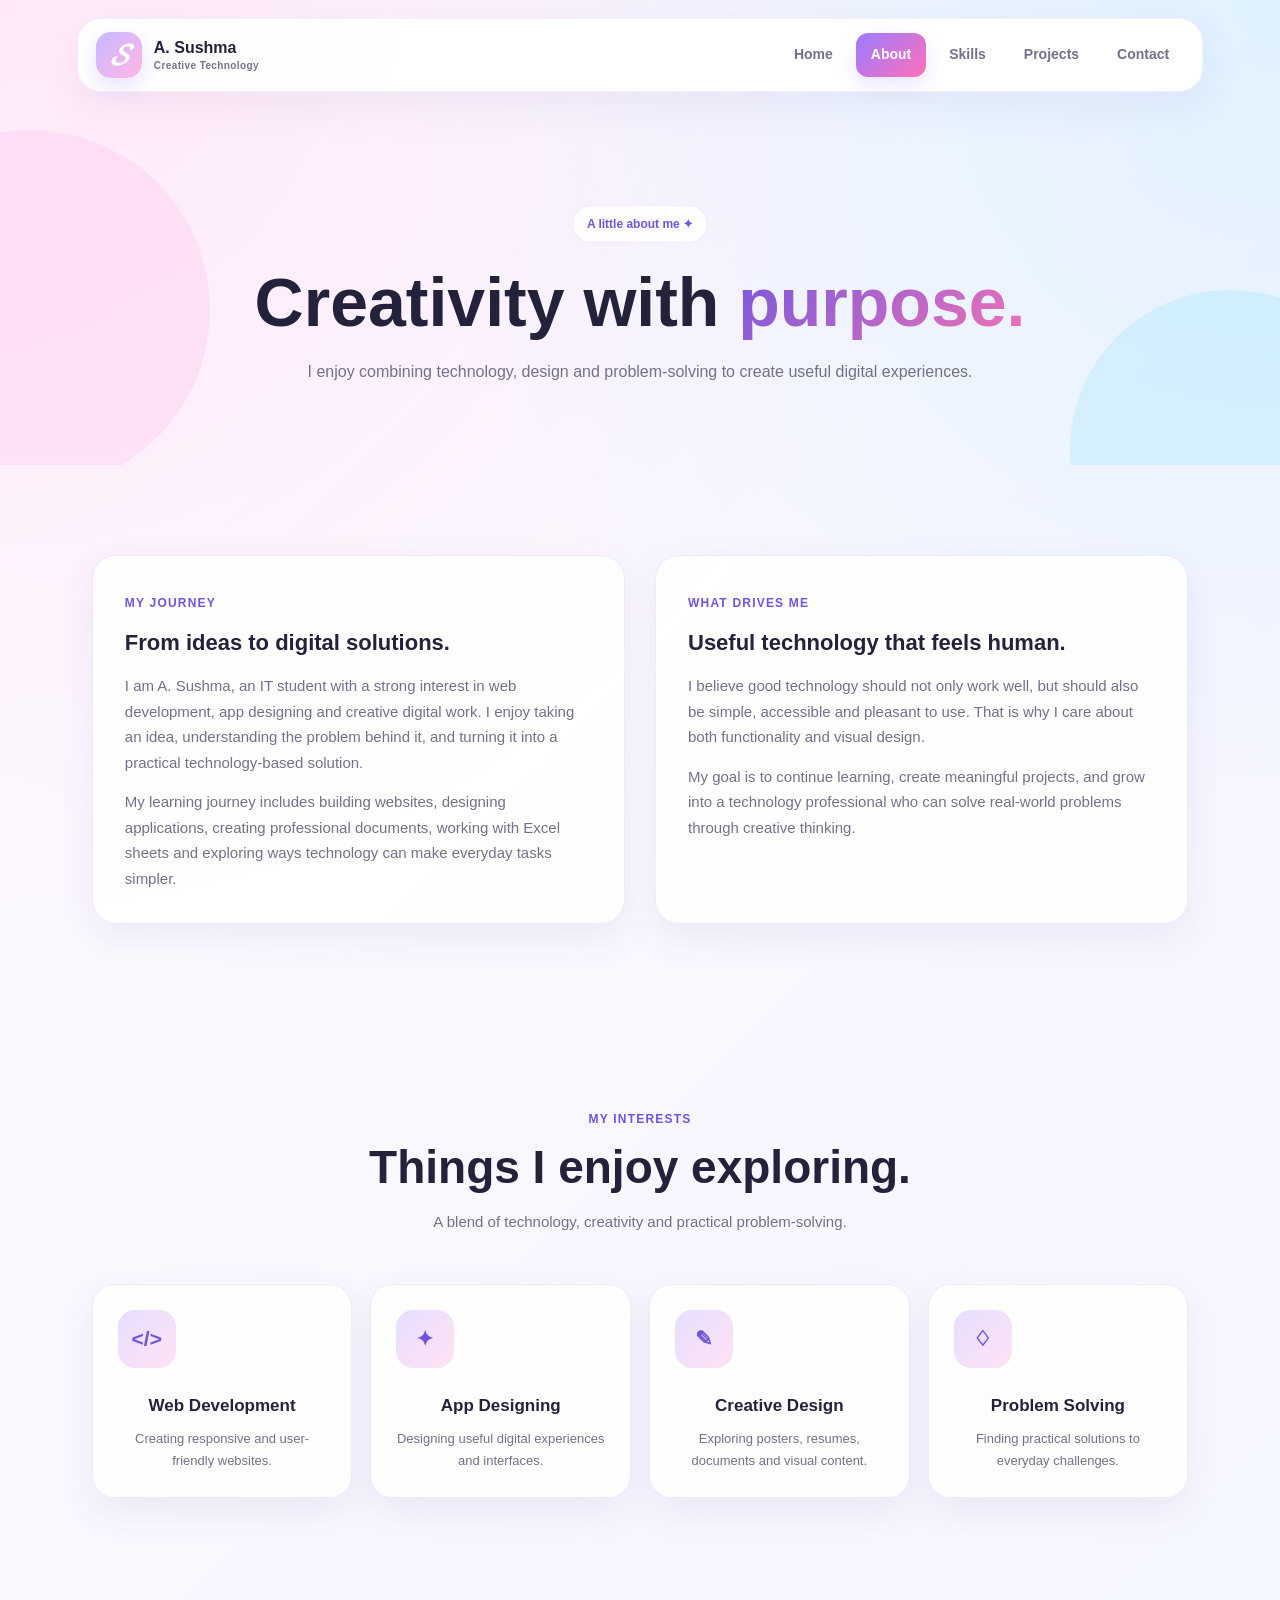
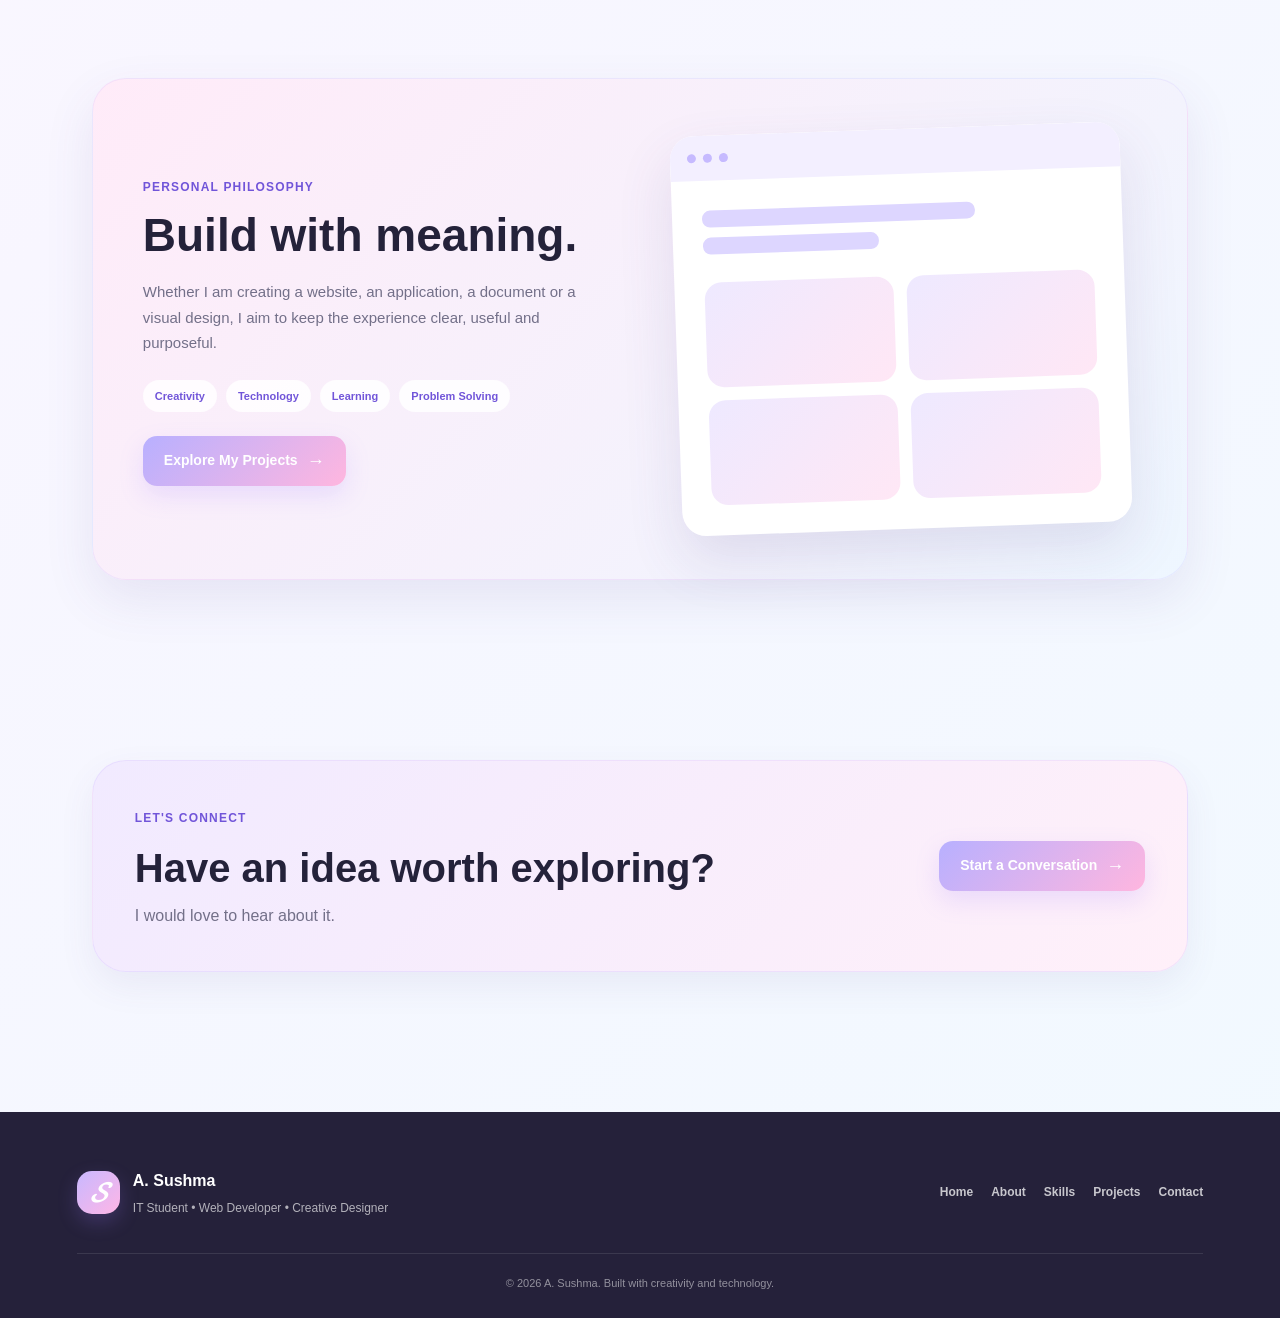
==== commit d18d4275: "about.html" ====
--- a/about.html
+++ b/about.html
@@ -1,18 +1,30 @@
+
 <!DOCTYPE html>
 <html lang="en">
 
 <head>
+
     <meta charset="UTF-8">
-    <meta name="viewport" content="width=device-width, initial-scale=1.0">
+
+    <meta
+        name="viewport"
+        content="width=device-width, initial-scale=1.0"
+    >
 
     <meta
         name="description"
         content="About A. Sushma - IT Student, Web Developer and Creative Designer."
     >
 
+    <meta
+        name="author"
+        content="A. Sushma"
+    >
+
     <title>About | A. Sushma</title>
 
     <link rel="stylesheet" href="css/style.css">
+
 </head>
 
 <body>
@@ -30,8 +42,15 @@
                 <span class="brand-logo">𝓢</span>
 
                 <span class="brand-text">
-                    <strong>A. Sushma</strong>
-                    <small>Creative Technology</small>
+
+                    <strong>
+                        A. Sushma
+                    </strong>
+
+                    <small>
+                        Creative Technology
+                    </small>
+
                 </span>
 
             </a>
@@ -44,9 +63,11 @@
                 aria-label="Open navigation menu"
                 aria-expanded="false"
             >
+
                 <span></span>
                 <span></span>
                 <span></span>
+
             </button>
 
 
@@ -56,7 +77,10 @@
                     Home
                 </a>
 
-                <a href="about.html" class="active">
+                <a
+                    href="about.html"
+                    class="active"
+                >
                     About
                 </a>
 
@@ -79,15 +103,20 @@
     </header>
 
 
+    <!-- =====================================================
+         MAIN
+    ====================================================== -->
+
     <main>
 
-        <!-- =====================================================
+        <!-- =================================================
              PAGE HERO
-        ====================================================== -->
+        ================================================== -->
 
         <section class="page-hero">
 
             <div class="background-shape shape-one"></div>
+
             <div class="background-shape shape-two"></div>
 
 
@@ -99,8 +128,13 @@
 
 
                 <h1>
+
                     Creativity with
-                    <span>purpose.</span>
+
+                    <span>
+                        purpose.
+                    </span>
+
                 </h1>
 
 
@@ -114,9 +148,9 @@
         </section>
 
 
-        <!-- =====================================================
+        <!-- =================================================
              ABOUT
-        ====================================================== -->
+        ================================================== -->
 
         <section class="section">
 
@@ -185,9 +219,9 @@
         </section>
 
 
-        <!-- =====================================================
+        <!-- =================================================
              INTERESTS
-        ====================================================== -->
+        ================================================== -->
 
         <section class="section">
 
@@ -285,9 +319,9 @@
         </section>
 
 
-        <!-- =====================================================
+        <!-- =================================================
              FEATURED IDEA
-        ====================================================== -->
+        ================================================== -->
 
         <section class="section">
 
@@ -338,7 +372,11 @@
                         class="primary-button"
                     >
                         Explore My Projects
-                        <span>→</span>
+
+                        <span>
+                            →
+                        </span>
+
                     </a>
 
                 </div>
@@ -384,9 +422,9 @@
         </section>
 
 
-        <!-- =====================================================
+        <!-- =================================================
              CTA
-        ====================================================== -->
+        ================================================== -->
 
         <section class="section">
 
@@ -416,7 +454,11 @@
                     class="secondary-button"
                 >
                     Start a Conversation
-                    <span>→</span>
+
+                    <span>
+                        →
+                    </span>
+
                 </a>
 
             </div>
@@ -499,8 +541,9 @@
          JAVASCRIPT
     ====================================================== -->
 
-    <script src="css/js/script.js"></script>
+    <script src="js/script.js"></script>
 
 </body>
 
 </html>
+
--- a/css/style.css
+++ b/css/style.css
@@ -1,3 +1,4 @@
+
 /* =========================================================
    A. SUSHMA PORTFOLIO
    MAIN STYLESHEET
@@ -30,6 +31,7 @@
     --radius-large: 34px;
 }
 
+
 /* =========================================================
    RESET
    ========================================================= */
@@ -46,7 +48,9 @@
 
 body {
     min-height: 100vh;
+
     font-family: Arial, Helvetica, sans-serif;
+
     color: var(--text-main);
 
     background:
@@ -68,6 +72,7 @@
         );
 
     line-height: 1.7;
+
     overflow-x: hidden;
 }
 
@@ -86,6 +91,7 @@
     -webkit-tap-highlight-color: transparent;
 }
 
+
 /* =========================================================
    NAVBAR
    ========================================================= */
@@ -95,6 +101,7 @@
     z-index: 1000;
 
     width: 100%;
+
     padding: 18px 6%;
 }
 
@@ -109,6 +116,7 @@
     padding: 12px 18px;
 
     display: flex;
+
     align-items: center;
     justify-content: space-between;
 
@@ -117,18 +125,21 @@
     background: rgba(255, 255, 255, 0.94);
 
     border: 1px solid rgba(155, 124, 255, 0.12);
+
     border-radius: 24px;
 
     box-shadow:
         0 12px 40px rgba(101, 83, 157, 0.08);
 }
 
+
 /* =========================================================
    BRAND
    ========================================================= */
 
 .brand {
     display: inline-flex;
+
     align-items: center;
     justify-content: flex-start;
 
@@ -140,14 +151,13 @@
 
     cursor: pointer;
 }
-
-/* CURSIVE S LOGO */
 
 .brand-logo {
     width: 46px;
     height: 46px;
 
     display: flex;
+
     align-items: center;
     justify-content: center;
 
@@ -155,11 +165,12 @@
 
     border-radius: 15px;
 
-    background: linear-gradient(
-        135deg,
-        #c8b8ff,
-        #ffb6e6
-    );
+    background:
+        linear-gradient(
+            135deg,
+            #c8b8ff,
+            #ffb6e6
+        );
 
     color: #ffffff;
 
@@ -170,6 +181,7 @@
 
     font-size: 30px;
     font-weight: 700;
+
     font-style: italic;
 
     line-height: 1;
@@ -191,7 +203,9 @@
 
 .brand-text {
     display: flex;
+
     flex-direction: column;
+
     justify-content: center;
     align-items: flex-start;
 
@@ -200,6 +214,7 @@
 
 .brand-text strong {
     font-size: 16px;
+
     font-weight: 800;
 
     color: var(--text-dark);
@@ -211,6 +226,7 @@
     margin-top: 3px;
 
     font-size: 10px;
+
     font-weight: 600;
 
     letter-spacing: 0.4px;
@@ -219,6 +235,7 @@
 
     white-space: nowrap;
 }
+
 
 /* =========================================================
    NAV LINKS
@@ -226,6 +243,7 @@
 
 .nav-links {
     display: flex;
+
     align-items: center;
     justify-content: flex-end;
 
@@ -234,6 +252,7 @@
 
 .nav-links a {
     display: inline-flex;
+
     align-items: center;
     justify-content: center;
 
@@ -242,6 +261,7 @@
     color: var(--text-soft);
 
     font-size: 14px;
+
     font-weight: 700;
 
     border-radius: 12px;
@@ -263,16 +283,18 @@
 .nav-links a.active {
     color: #ffffff;
 
-    background: linear-gradient(
-        135deg,
-        var(--purple),
-        var(--pink)
-    );
+    background:
+        linear-gradient(
+            135deg,
+            var(--purple),
+            var(--pink)
+        );
 
     box-shadow:
         0 8px 20px rgba(155, 124, 255, 0.2);
 }
 
+
 /* =========================================================
    MOBILE MENU
    ========================================================= */
@@ -285,11 +307,13 @@
 
     align-items: center;
     justify-content: center;
+
     flex-direction: column;
 
     gap: 5px;
 
     border: none;
+
     border-radius: 14px;
 
     background: #f4efff;
@@ -306,6 +330,7 @@
     background: var(--purple-dark);
 }
 
+
 /* =========================================================
    HERO
    ========================================================= */
@@ -322,6 +347,7 @@
 
 .hero-container {
     position: relative;
+
     z-index: 2;
 
     max-width: 1250px;
@@ -337,7 +363,10 @@
     gap: 80px;
 }
 
-/* BACKGROUND SHAPES */
+
+/* =========================================================
+   BACKGROUND SHAPES
+   ========================================================= */
 
 .background-shape {
     position: absolute;
@@ -377,6 +406,7 @@
     background: rgba(184, 255, 216, 0.24);
 }
 
+
 /* =========================================================
    HERO CONTENT
    ========================================================= */
@@ -387,6 +417,7 @@
 
 .eyebrow {
     display: inline-flex;
+
     align-items: center;
 
     padding: 8px 14px;
@@ -402,6 +433,7 @@
     color: var(--purple-dark);
 
     font-size: 12px;
+
     font-weight: 700;
 }
 
@@ -420,13 +452,15 @@
 
     font-weight: 900;
 
-    background: linear-gradient(
-        135deg,
-        #7658dc,
-        #ef72b7
-    );
+    background:
+        linear-gradient(
+            135deg,
+            #7658dc,
+            #ef72b7
+        );
 
     -webkit-background-clip: text;
+
     background-clip: text;
 
     color: transparent;
@@ -458,12 +492,14 @@
     font-size: 16px;
 }
 
+
 /* =========================================================
    BUTTONS
    ========================================================= */
 
 .hero-buttons {
     display: flex;
+
     flex-wrap: wrap;
 
     gap: 14px;
@@ -485,17 +521,20 @@
     padding: 13px 21px;
 
     border: none;
+
     border-radius: 14px;
 
-    background: linear-gradient(
-        135deg,
-        #b8b0ff,
-        #ffb6df
-    );
+    background:
+        linear-gradient(
+            135deg,
+            #b8b0ff,
+            #ffb6df
+        );
 
     color: #ffffff;
 
     font-size: 14px;
+
     font-weight: 800;
 
     box-shadow:
@@ -517,8 +556,10 @@
 .primary-button span,
 .secondary-button span {
     font-size: 18px;
+
     line-height: 1;
 }
+
 
 /* =========================================================
    HERO VISUAL
@@ -537,6 +578,7 @@
 
 .profile-card {
     position: relative;
+
     z-index: 3;
 
     width: min(100%, 390px);
@@ -560,21 +602,24 @@
 
 .profile-image-wrap {
     width: 100%;
+
     height: 390px;
 
     overflow: hidden;
 
     border-radius: 25px;
 
-    background: linear-gradient(
-        145deg,
-        #ece5ff,
-        #ffe5f4
-    );
+    background:
+        linear-gradient(
+            145deg,
+            #ece5ff,
+            #ffe5f4
+        );
 }
 
 .profile-image {
     width: 100%;
+
     height: 100%;
 
     object-fit: cover;
@@ -582,21 +627,24 @@
 
 .profile-fallback {
     width: 100%;
+
     height: 100%;
 
     align-items: center;
     justify-content: center;
 
     font-size: 90px;
+
     font-weight: 900;
 
     color: #ffffff;
 
-    background: linear-gradient(
-        135deg,
-        #9b7cff,
-        #ff8ec7
-    );
+    background:
+        linear-gradient(
+            135deg,
+            #9b7cff,
+            #ff8ec7
+        );
 }
 
 .profile-card-content {
@@ -607,9 +655,11 @@
     color: var(--purple-dark);
 
     font-size: 12px;
+
     font-weight: 800;
 
     text-transform: uppercase;
+
     letter-spacing: 1px;
 }
 
@@ -629,6 +679,7 @@
     font-size: 14px;
 }
 
+
 /* =========================================================
    FLOATING CARDS
    ========================================================= */
@@ -672,11 +723,13 @@
 
 .floating-card-one {
     top: 60px;
+
     right: 5px;
 }
 
 .floating-card-two {
     bottom: 80px;
+
     left: 2px;
 
     animation-delay: 1s;
@@ -684,6 +737,7 @@
 
 .floating-card-three {
     bottom: 15px;
+
     right: 20px;
 
     animation-delay: 2s;
@@ -700,6 +754,7 @@
     }
 }
 
+
 /* =========================================================
    SECTIONS
    ========================================================= */
@@ -730,6 +785,7 @@
     color: var(--purple-dark);
 
     font-size: 12px;
+
     font-weight: 800;
 
     letter-spacing: 1.2px;
@@ -755,6 +811,7 @@
     font-size: 15px;
 }
 
+
 /* =========================================================
    FEATURE GRID
    ========================================================= */
@@ -796,11 +853,13 @@
     position: absolute;
 
     top: 22px;
+
     right: 24px;
 
     color: #c8c2e0;
 
     font-size: 14px;
+
     font-weight: 800;
 }
 
@@ -817,15 +876,17 @@
 
     border-radius: 17px;
 
-    background: linear-gradient(
-        135deg,
-        #e6deff,
-        #ffe2f4
-    );
+    background:
+        linear-gradient(
+            135deg,
+            #e6deff,
+            #ffe2f4
+        );
 
     color: var(--purple-dark);
 
     font-size: 21px;
+
     font-weight: 800;
 }
 
@@ -851,6 +912,7 @@
     color: var(--purple-dark);
 
     font-size: 13px;
+
     font-weight: 800;
 }
 
@@ -858,6 +920,7 @@
     color: var(--pink);
 }
 
+
 /* =========================================================
    FEATURED PROJECT
    ========================================================= */
@@ -883,11 +946,12 @@
 
     border-radius: var(--radius-large);
 
-    background: linear-gradient(
-        135deg,
-        rgba(255, 234, 248, 0.95),
-        rgba(237, 246, 255, 0.95)
-    );
+    background:
+        linear-gradient(
+            135deg,
+            rgba(255, 234, 248, 0.95),
+            rgba(237, 246, 255, 0.95)
+        );
 
     border: 1px solid rgba(155, 124, 255, 0.11);
 
@@ -929,6 +993,7 @@
 
     font-weight: 800;
 }
+
 
 /* =========================================================
    ZENORA VISUAL
@@ -991,6 +1056,7 @@
 
 .zenora-title-line {
     width: 70%;
+
     height: 17px;
 
     border-radius: 8px;
@@ -1019,12 +1085,14 @@
 
     border-radius: 17px;
 
-    background: linear-gradient(
-        135deg,
-        #eee9ff,
-        #ffe7f5
-    );
-}
+    background:
+        linear-gradient(
+            135deg,
+            #eee9ff,
+            #ffe7f5
+        );
+}
+
 
 /* =========================================================
    CTA
@@ -1042,11 +1110,12 @@
 
     border-radius: var(--radius-large);
 
-    background: linear-gradient(
-        135deg,
-        #f1eaff,
-        #fff0f9
-    );
+    background:
+        linear-gradient(
+            135deg,
+            #f1eaff,
+            #fff0f9
+        );
 
     border: 1px solid rgba(155, 124, 255, 0.12);
 
@@ -1067,17 +1136,26 @@
     color: var(--text-soft);
 }
 
+
 /* =========================================================
    PAGE HERO
    ========================================================= */
 
 .page-hero {
+    position: relative;
+
     padding: 95px 6% 80px;
 
     text-align: center;
+
+    overflow: hidden;
 }
 
 .page-hero-inner {
+    position: relative;
+
+    z-index: 2;
+
     max-width: 800px;
 
     margin: 0 auto;
@@ -1091,6 +1169,21 @@
     line-height: 1.1;
 }
 
+.page-hero h1 span {
+    background:
+        linear-gradient(
+            135deg,
+            #7658dc,
+            #ef72b7
+        );
+
+    -webkit-background-clip: text;
+
+    background-clip: text;
+
+    color: transparent;
+}
+
 .page-hero p {
     max-width: 700px;
 
@@ -1101,6 +1194,7 @@
     font-size: 16px;
 }
 
+
 /* =========================================================
    ABOUT
    ========================================================= */
@@ -1139,6 +1233,7 @@
     font-size: 15px;
 }
 
+
 /* =========================================================
    INTERESTS
    ========================================================= */
@@ -1187,6 +1282,7 @@
     font-size: 13px;
 }
 
+
 /* =========================================================
    SKILLS
    ========================================================= */
@@ -1240,6 +1336,7 @@
 
     font-weight: 700;
 }
+
 
 /* =========================================================
    PROJECTS
@@ -1278,6 +1375,7 @@
 
 .project-image {
     width: 100%;
+
     height: 260px;
 
     object-fit: cover;
@@ -1314,6 +1412,7 @@
 
     font-weight: 800;
 }
+
 
 /* =========================================================
    CONTACT
@@ -1371,6 +1470,7 @@
     font-size: 14px;
 }
 
+
 /* =========================================================
    FORM
    ========================================================= */
@@ -1469,6 +1569,7 @@
     display: block;
 }
 
+
 /* =========================================================
    FOOTER
    ========================================================= */
@@ -1491,7 +1592,6 @@
     display: flex;
 
     justify-content: space-between;
-
     align-items: center;
 
     gap: 35px;
@@ -1564,6 +1664,7 @@
     text-align: center;
 }
 
+
 /* =========================================================
    ANIMATION
    ========================================================= */
@@ -1575,17 +1676,215 @@
 @keyframes revealUp {
     from {
         opacity: 0;
+
         transform: translateY(25px);
     }
 
     to {
         opacity: 1;
+
         transform: translateY(0);
     }
 }
 
-/* =========================================================
-   RESPONSIVE
+
+/* =========================================================
+   ORGANIZED PROJECT IMAGE BOXES
+   ========================================================= */
+
+.image-project-grid {
+    width: 100%;
+
+    max-width: 1100px;
+
+    margin: 50px auto 0;
+
+    display: grid;
+
+    grid-template-columns:
+        repeat(2, minmax(0, 1fr));
+
+    gap: 30px;
+}
+
+
+/* =========================================================
+   IMAGE PROJECT CARD
+   ========================================================= */
+
+.image-project-card {
+    width: 100%;
+
+    min-width: 0;
+
+    background: rgba(255, 255, 255, 0.78);
+
+    border: 1px solid rgba(150, 120, 200, 0.15);
+
+    border-radius: 28px;
+
+    overflow: hidden;
+
+    box-shadow:
+        0 18px 50px rgba(80, 60, 120, 0.10);
+
+    transition:
+        transform 0.35s ease,
+        box-shadow 0.35s ease;
+}
+
+.image-project-card:hover {
+    transform: translateY(-8px);
+
+    box-shadow:
+        0 25px 60px rgba(80, 60, 120, 0.16);
+}
+
+
+/* =========================================================
+   IMAGE BOX
+   ========================================================= */
+
+.image-box {
+    width: 100%;
+
+    height: 320px;
+
+    padding: 14px;
+
+    background: #f7f4ff;
+
+    overflow: hidden;
+
+    display: flex;
+
+    align-items: center;
+    justify-content: center;
+}
+
+
+/* =========================================================
+   ACTUAL IMAGE
+   ========================================================= */
+
+.image-box img {
+    width: 100%;
+
+    height: 100%;
+
+    display: block;
+
+    object-fit: cover;
+
+    object-position: center;
+
+    border-radius: 20px;
+
+    transition: transform 0.5s ease;
+}
+
+.image-project-card:hover .image-box img {
+    transform: scale(1.035);
+}
+
+
+/* =========================================================
+   TEXT AREA
+   ========================================================= */
+
+.image-project-info {
+    padding: 28px 30px 30px;
+}
+
+
+/* =========================================================
+   CATEGORY
+   ========================================================= */
+
+.image-project-info .project-category {
+    display: inline-block;
+
+    margin-bottom: 10px;
+
+    font-size: 11px;
+
+    font-weight: 700;
+
+    letter-spacing: 1.5px;
+
+    text-transform: uppercase;
+
+    opacity: 0.65;
+}
+
+
+/* =========================================================
+   PROJECT TITLE
+   ========================================================= */
+
+.image-project-info h3 {
+    margin: 0 0 12px;
+
+    font-size: 27px;
+
+    line-height: 1.2;
+
+    font-weight: 700;
+}
+
+
+/* =========================================================
+   PROJECT DESCRIPTION
+   ========================================================= */
+
+.image-project-info p {
+    margin: 0;
+
+    max-width: 520px;
+
+    font-size: 15px;
+
+    line-height: 1.75;
+
+    opacity: 0.72;
+}
+
+
+/* =========================================================
+   TAGS
+   ========================================================= */
+
+.image-project-info .card-tags {
+    display: flex;
+
+    flex-wrap: wrap;
+
+    gap: 8px;
+
+    margin-top: 20px;
+}
+
+.image-project-info .card-tags span {
+    display: inline-flex;
+
+    align-items: center;
+
+    min-height: 32px;
+
+    padding: 6px 12px;
+
+    border-radius: 50px;
+
+    background: #f1edff;
+
+    font-size: 12px;
+
+    font-weight: 600;
+}
+
+
+/* =========================================================
+   TABLET
    ========================================================= */
 
 @media (max-width: 1000px) {
@@ -1606,6 +1905,7 @@
 
     .hero-description {
         margin-left: auto;
+
         margin-right: auto;
     }
 
@@ -1641,6 +1941,31 @@
         grid-template-columns: 1fr 1fr;
     }
 }
+
+
+/* =========================================================
+   TABLET PROJECT IMAGES
+   ========================================================= */
+
+@media (max-width: 850px) {
+
+    .image-project-grid {
+        grid-template-columns: 1fr;
+
+        max-width: 650px;
+
+        gap: 25px;
+    }
+
+    .image-box {
+        height: 350px;
+    }
+}
+
+
+/* =========================================================
+   MOBILE MENU
+   ========================================================= */
 
 @media (max-width: 800px) {
 
@@ -1712,6 +2037,55 @@
     }
 }
 
+
+/* =========================================================
+   MOBILE
+   ========================================================= */
+
+@media (max-width: 600px) {
+
+    .image-project-grid {
+        width: calc(100% - 30px);
+
+        margin-top: 35px;
+
+        gap: 20px;
+    }
+
+    .image-project-card {
+        border-radius: 22px;
+    }
+
+    .image-box {
+        height: 250px;
+
+        padding: 10px;
+    }
+
+    .image-box img {
+        border-radius: 16px;
+    }
+
+    .image-project-info {
+        padding: 22px 20px 24px;
+    }
+
+    .image-project-info h3 {
+        font-size: 23px;
+    }
+
+    .image-project-info p {
+        font-size: 14px;
+
+        line-height: 1.65;
+    }
+}
+
+
+/* =========================================================
+   SMALL MOBILE
+   ========================================================= */
+
 @media (max-width: 560px) {
 
     .navbar {
@@ -1772,16 +2146,19 @@
 
     .floating-card-one {
         right: -3px;
+
         top: 35px;
     }
 
     .floating-card-two {
         left: -3px;
+
         bottom: 90px;
     }
 
     .floating-card-three {
         right: 5px;
+
         bottom: 20px;
     }
 
@@ -1800,4 +2177,474 @@
     .footer-links {
         gap: 12px;
     }
-}+}
+
+
+/* =========================================================
+   EXTRA SMALL DEVICES
+   ========================================================= */
+
+@media (max-width: 400px) {
+
+    .brand {
+        gap: 8px;
+    }
+
+    .brand-logo {
+        width: 39px;
+        height: 39px;
+
+        font-size: 25px;
+    }
+
+    .brand-text strong {
+        font-size: 14px;
+    }
+
+    .brand-text small {
+        font-size: 8px;
+    }
+
+    .menu-toggle {
+        width: 40px;
+        height: 40px;
+    }
+
+    .floating-card {
+        min-width: 95px;
+
+        padding: 10px 12px;
+    }
+
+    .floating-card strong {
+        font-size: 14px;
+    }
+
+    .floating-card span {
+        font-size: 10px;
+    }
+}
+
+
+/* =========================================================
+   ZENORA PROJECT IMAGE
+   RESPONSIVE SIZE FIX
+   Keeps all six icons visible
+   ========================================================= */
+
+.zenora-project-image {
+    position: relative;
+
+    width: 100%;
+
+    min-width: 0;
+
+    box-sizing: border-box;
+
+    overflow: hidden;
+
+    isolation: isolate;
+}
+
+
+/* =========================================================
+   ZENORA INNER VISUAL
+   ========================================================= */
+
+.zenora-project-image .zenora-visual {
+    position: absolute;
+
+    inset: 32px 55px;
+
+    width: auto;
+    height: auto;
+
+    min-height: 0;
+
+    display: flex;
+
+    align-items: center;
+    justify-content: center;
+
+    overflow: visible;
+
+    box-sizing: border-box;
+}
+
+
+/* =========================================================
+   ZENORA CENTER
+   ========================================================= */
+
+.zenora-project-image .zenora-center {
+    position: relative;
+
+    z-index: 10;
+
+    width: 112px;
+    height: 112px;
+
+    flex-shrink: 0;
+
+    box-sizing: border-box;
+}
+
+
+/* =========================================================
+   ZENORA ORBIT ICONS
+   ========================================================= */
+
+.zenora-project-image .zenora-orbit-icon {
+    width: 68px;
+
+    min-width: 68px;
+
+    min-height: 68px;
+
+    padding: 6px 4px;
+
+    gap: 3px;
+
+    box-sizing: border-box;
+
+    border-radius: 18px;
+
+    z-index: 8;
+}
+
+
+/* =========================================================
+   ORBIT SYMBOLS
+   ========================================================= */
+
+.zenora-project-image
+.zenora-orbit-icon
+.orbit-symbol {
+    width: 30px;
+    height: 30px;
+
+    flex-shrink: 0;
+
+    font-size: 15px;
+
+    border-radius: 9px;
+}
+
+
+/* =========================================================
+   ORBIT LABELS
+   ========================================================= */
+
+.zenora-project-image
+.zenora-orbit-icon
+.orbit-label {
+    font-size: 7px;
+
+    line-height: 1;
+
+    white-space: nowrap;
+}
+
+
+/* =========================================================
+   MOVE SIX ICONS INWARD
+   ========================================================= */
+
+.zenora-project-image .zenora-pill {
+    top: 3%;
+
+    left: 9%;
+}
+
+.zenora-project-image .zenora-meals {
+    top: 3%;
+
+    right: 9%;
+}
+
+.zenora-project-image .zenora-water {
+    top: 50%;
+
+    right: 1%;
+
+    transform: translateY(-50%);
+}
+
+.zenora-project-image .zenora-study {
+    bottom: 3%;
+
+    right: 9%;
+}
+
+.zenora-project-image .zenora-finance {
+    bottom: 3%;
+
+    left: 9%;
+}
+
+.zenora-project-image .zenora-activities {
+    top: 50%;
+
+    left: 1%;
+
+    transform: translateY(-50%);
+}
+
+
+/* =========================================================
+   TABLET ZENORA
+   ========================================================= */
+
+@media (max-width: 1000px) {
+
+    .zenora-project-image {
+        min-height: 350px;
+    }
+
+    .zenora-project-image .zenora-visual {
+        inset: 28px 48px;
+    }
+
+    .zenora-project-image .zenora-center {
+        width: 100px;
+        height: 100px;
+    }
+
+    .zenora-project-image .zenora-orbit-icon {
+        width: 62px;
+
+        min-width: 62px;
+
+        min-height: 62px;
+
+        padding: 5px 3px;
+
+        border-radius: 16px;
+    }
+
+    .zenora-project-image
+    .zenora-orbit-icon
+    .orbit-symbol {
+        width: 27px;
+        height: 27px;
+
+        font-size: 14px;
+    }
+
+    .zenora-project-image
+    .zenora-orbit-icon
+    .orbit-label {
+        font-size: 6.5px;
+    }
+
+    .zenora-project-image .zenora-pill {
+        left: 7%;
+    }
+
+    .zenora-project-image .zenora-meals {
+        right: 7%;
+    }
+
+    .zenora-project-image .zenora-finance {
+        left: 7%;
+    }
+
+    .zenora-project-image .zenora-study {
+        right: 7%;
+    }
+}
+
+
+/* =========================================================
+   MOBILE ZENORA
+   ========================================================= */
+
+@media (max-width: 700px) {
+
+    .zenora-project-image {
+        min-height: 300px;
+
+        aspect-ratio: 1 / 1;
+
+        border-radius: 20px;
+    }
+
+    .zenora-project-image .zenora-visual {
+        inset: 22px 35px;
+    }
+
+    .zenora-project-image .zenora-center {
+        width: 86px;
+        height: 86px;
+
+        border-radius: 24px;
+    }
+
+    .zenora-project-image .zenora-center-logo {
+        width: 56px;
+        height: 56px;
+
+        border-radius: 18px;
+    }
+
+    .zenora-project-image
+    .zenora-center-logo
+    span {
+        font-size: 38px;
+    }
+
+    .zenora-project-image .zenora-orbit-icon {
+        width: 52px;
+
+        min-width: 52px;
+
+        min-height: 52px;
+
+        padding: 4px 2px;
+
+        gap: 2px;
+
+        border-radius: 14px;
+    }
+
+    .zenora-project-image
+    .zenora-orbit-icon
+    .orbit-symbol {
+        width: 24px;
+        height: 24px;
+
+        border-radius: 7px;
+
+        font-size: 12px;
+    }
+
+    .zenora-project-image
+    .zenora-orbit-icon
+    .orbit-label {
+        font-size: 5.5px;
+    }
+
+    .zenora-project-image .zenora-pill {
+        top: 1%;
+
+        left: 5%;
+    }
+
+    .zenora-project-image .zenora-meals {
+        top: 1%;
+
+        right: 5%;
+    }
+
+    .zenora-project-image .zenora-water {
+        right: 0;
+    }
+
+    .zenora-project-image .zenora-study {
+        bottom: 1%;
+
+        right: 5%;
+    }
+
+    .zenora-project-image .zenora-finance {
+        bottom: 1%;
+
+        left: 5%;
+    }
+
+    .zenora-project-image .zenora-activities {
+        left: 0;
+    }
+}
+
+
+/* =========================================================
+   VERY SMALL PHONES
+   ========================================================= */
+
+@media (max-width: 400px) {
+
+    .zenora-project-image {
+        min-height: 275px;
+
+        aspect-ratio: 1 / 1;
+    }
+
+    .zenora-project-image .zenora-visual {
+        inset: 18px 28px;
+    }
+
+    .zenora-project-image .zenora-center {
+        width: 76px;
+        height: 76px;
+
+        border-radius: 21px;
+    }
+
+    .zenora-project-image .zenora-center-logo {
+        width: 49px;
+        height: 49px;
+
+        border-radius: 15px;
+    }
+
+    .zenora-project-image
+    .zenora-center-logo
+    span {
+        font-size: 33px;
+    }
+
+    .zenora-project-image .zenora-orbit-icon {
+        width: 47px;
+
+        min-width: 47px;
+
+        min-height: 47px;
+
+        padding: 3px 1px;
+
+        border-radius: 12px;
+    }
+
+    .zenora-project-image
+    .zenora-orbit-icon
+    .orbit-symbol {
+        width: 21px;
+        height: 21px;
+
+        border-radius: 6px;
+
+        font-size: 10px;
+    }
+
+    .zenora-project-image
+    .zenora-orbit-icon
+    .orbit-label {
+        font-size: 5px;
+    }
+
+    .zenora-project-image .zenora-pill {
+        left: 3%;
+    }
+
+    .zenora-project-image .zenora-meals {
+        right: 3%;
+    }
+
+    .zenora-project-image .zenora-finance {
+        left: 3%;
+    }
+
+    .zenora-project-image .zenora-study {
+        right: 3%;
+    }
+
+    .zenora-project-image .zenora-water {
+        right: -2%;
+    }
+
+    .zenora-project-image .zenora-activities {
+        left: -2%;
+    }
+}
+
